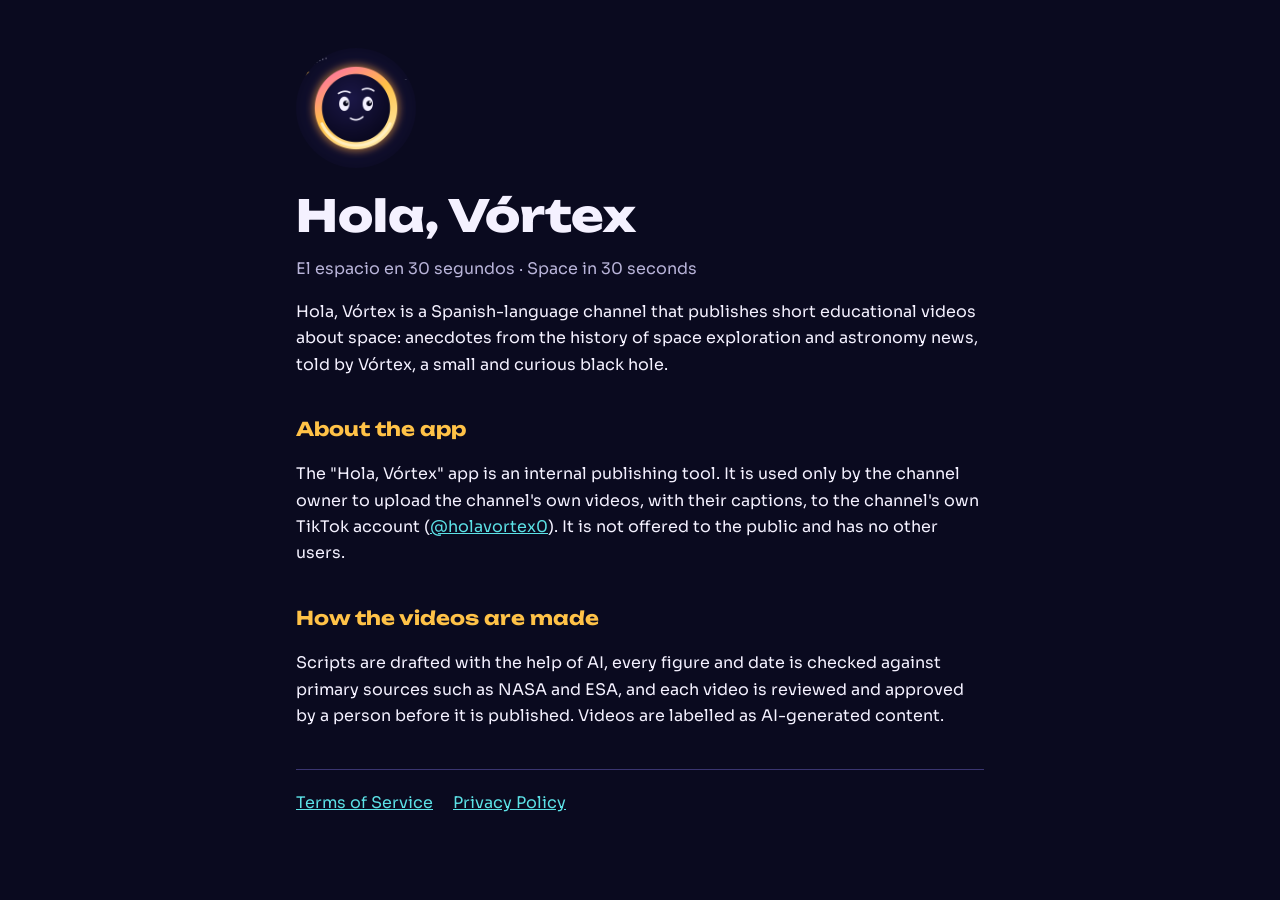
==== index.html @ 9e139061 "Add files via upload" ====
<!doctype html>
<html lang="en">
<head>
<meta charset="utf-8">
<meta name="viewport" content="width=device-width, initial-scale=1">
<title>Hola, Vórtex</title>
<meta name="description" content="Hola, Vórtex: 30-second videos about space, in Spanish.">
<link href="https://fonts.googleapis.com/css2?family=Unbounded:wght@600;800&family=Sora:wght@400;600&display=swap" rel="stylesheet">
<link rel="stylesheet" href="estilo.css">
</head>
<body>
<main>
<img class="avatar" src="avatar.png" alt="Vórtex, a small friendly black hole">
<h1>Hola, Vórtex</h1>
<p class="sub">El espacio en 30 segundos · Space in 30 seconds</p>

<p>Hola, Vórtex is a Spanish-language channel that publishes short educational videos about space: anecdotes from the history of space exploration and astronomy news, told by Vórtex, a small and curious black hole.</p>

<h2>About the app</h2>
<p>The "Hola, Vórtex" app is an internal publishing tool. It is used only by the channel owner to upload the channel's own videos, with their captions, to the channel's own TikTok account (<a href="https://www.tiktok.com/@holavortex0">@holavortex0</a>). It is not offered to the public and has no other users.</p>

<h2>How the videos are made</h2>
<p>Scripts are drafted with the help of AI, every figure and date is checked against primary sources such as NASA and ESA, and each video is reviewed and approved by a person before it is published. Videos are labelled as AI-generated content.</p>

<nav>
<a href="terms.html">Terms of Service</a>
<a href="privacy.html">Privacy Policy</a>
</nav>
</main>
</body>
</html>
---- estilo.css ----
:root{--void:#0A0A1F;--indigo:#1B1747;--amber:#FFC247;--cyan:#5CE1E6;--moon:#F4F1FF;--mute:#B9B4D9}
*{box-sizing:border-box}
body{margin:0;background:var(--void);color:var(--moon);font-family:Sora,system-ui,sans-serif;line-height:1.65}
main{max-width:720px;margin:0 auto;padding:48px 16px 80px}
img.avatar{width:120px;height:120px;border-radius:50%;display:block}
h1{font-family:Unbounded,system-ui,sans-serif;font-weight:800;font-size:clamp(28px,6vw,44px);line-height:1.1;margin:24px 0 8px}
h2{font-family:Unbounded,system-ui,sans-serif;font-size:19px;margin:36px 0 8px;color:var(--amber)}
p,li{color:var(--moon)}
.sub{color:var(--mute)}
a{color:var(--cyan)}
nav{margin-top:40px;padding-top:20px;border-top:1px solid #3A3570;display:flex;gap:20px;flex-wrap:wrap}
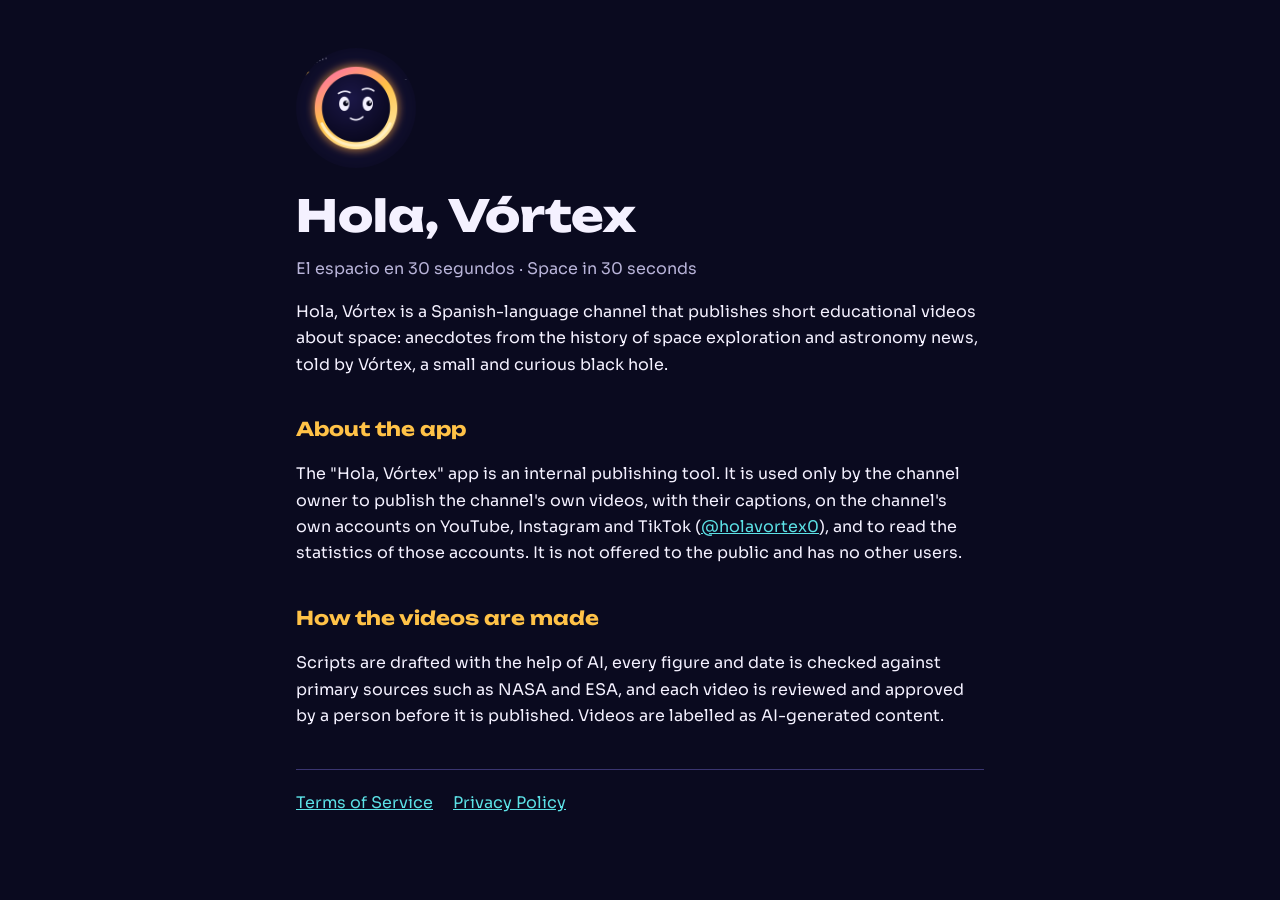
==== commit 041b8c46: "Add files via upload" ====
--- a/index.html
+++ b/index.html
@@ -1,31 +1,31 @@
-<!doctype html>
-<html lang="en">
-<head>
-<meta charset="utf-8">
-<meta name="viewport" content="width=device-width, initial-scale=1">
-<title>Hola, Vórtex</title>
-<meta name="description" content="Hola, Vórtex: 30-second videos about space, in Spanish.">
-<link href="https://fonts.googleapis.com/css2?family=Unbounded:wght@600;800&family=Sora:wght@400;600&display=swap" rel="stylesheet">
-<link rel="stylesheet" href="estilo.css">
-</head>
-<body>
-<main>
-<img class="avatar" src="avatar.png" alt="Vórtex, a small friendly black hole">
-<h1>Hola, Vórtex</h1>
-<p class="sub">El espacio en 30 segundos · Space in 30 seconds</p>
-
-<p>Hola, Vórtex is a Spanish-language channel that publishes short educational videos about space: anecdotes from the history of space exploration and astronomy news, told by Vórtex, a small and curious black hole.</p>
-
-<h2>About the app</h2>
-<p>The "Hola, Vórtex" app is an internal publishing tool. It is used only by the channel owner to upload the channel's own videos, with their captions, to the channel's own TikTok account (<a href="https://www.tiktok.com/@holavortex0">@holavortex0</a>). It is not offered to the public and has no other users.</p>
-
-<h2>How the videos are made</h2>
-<p>Scripts are drafted with the help of AI, every figure and date is checked against primary sources such as NASA and ESA, and each video is reviewed and approved by a person before it is published. Videos are labelled as AI-generated content.</p>
-
-<nav>
-<a href="terms.html">Terms of Service</a>
-<a href="privacy.html">Privacy Policy</a>
-</nav>
-</main>
-</body>
-</html>
+<!doctype html>
+<html lang="en">
+<head>
+<meta charset="utf-8">
+<meta name="viewport" content="width=device-width, initial-scale=1">
+<title>Hola, Vórtex</title>
+<meta name="description" content="Hola, Vórtex: 30-second videos about space, in Spanish.">
+<link href="https://fonts.googleapis.com/css2?family=Unbounded:wght@600;800&family=Sora:wght@400;600&display=swap" rel="stylesheet">
+<link rel="stylesheet" href="estilo.css">
+</head>
+<body>
+<main>
+<img class="avatar" src="avatar.png" alt="Vórtex, a small friendly black hole">
+<h1>Hola, Vórtex</h1>
+<p class="sub">El espacio en 30 segundos · Space in 30 seconds</p>
+
+<p>Hola, Vórtex is a Spanish-language channel that publishes short educational videos about space: anecdotes from the history of space exploration and astronomy news, told by Vórtex, a small and curious black hole.</p>
+
+<h2>About the app</h2>
+<p>The "Hola, Vórtex" app is an internal publishing tool. It is used only by the channel owner to publish the channel's own videos, with their captions, on the channel's own accounts on YouTube, Instagram and TikTok (<a href="https://www.tiktok.com/@holavortex0">@holavortex0</a>), and to read the statistics of those accounts. It is not offered to the public and has no other users.</p>
+
+<h2>How the videos are made</h2>
+<p>Scripts are drafted with the help of AI, every figure and date is checked against primary sources such as NASA and ESA, and each video is reviewed and approved by a person before it is published. Videos are labelled as AI-generated content.</p>
+
+<nav>
+<a href="terms.html">Terms of Service</a>
+<a href="privacy.html">Privacy Policy</a>
+</nav>
+</main>
+</body>
+</html>
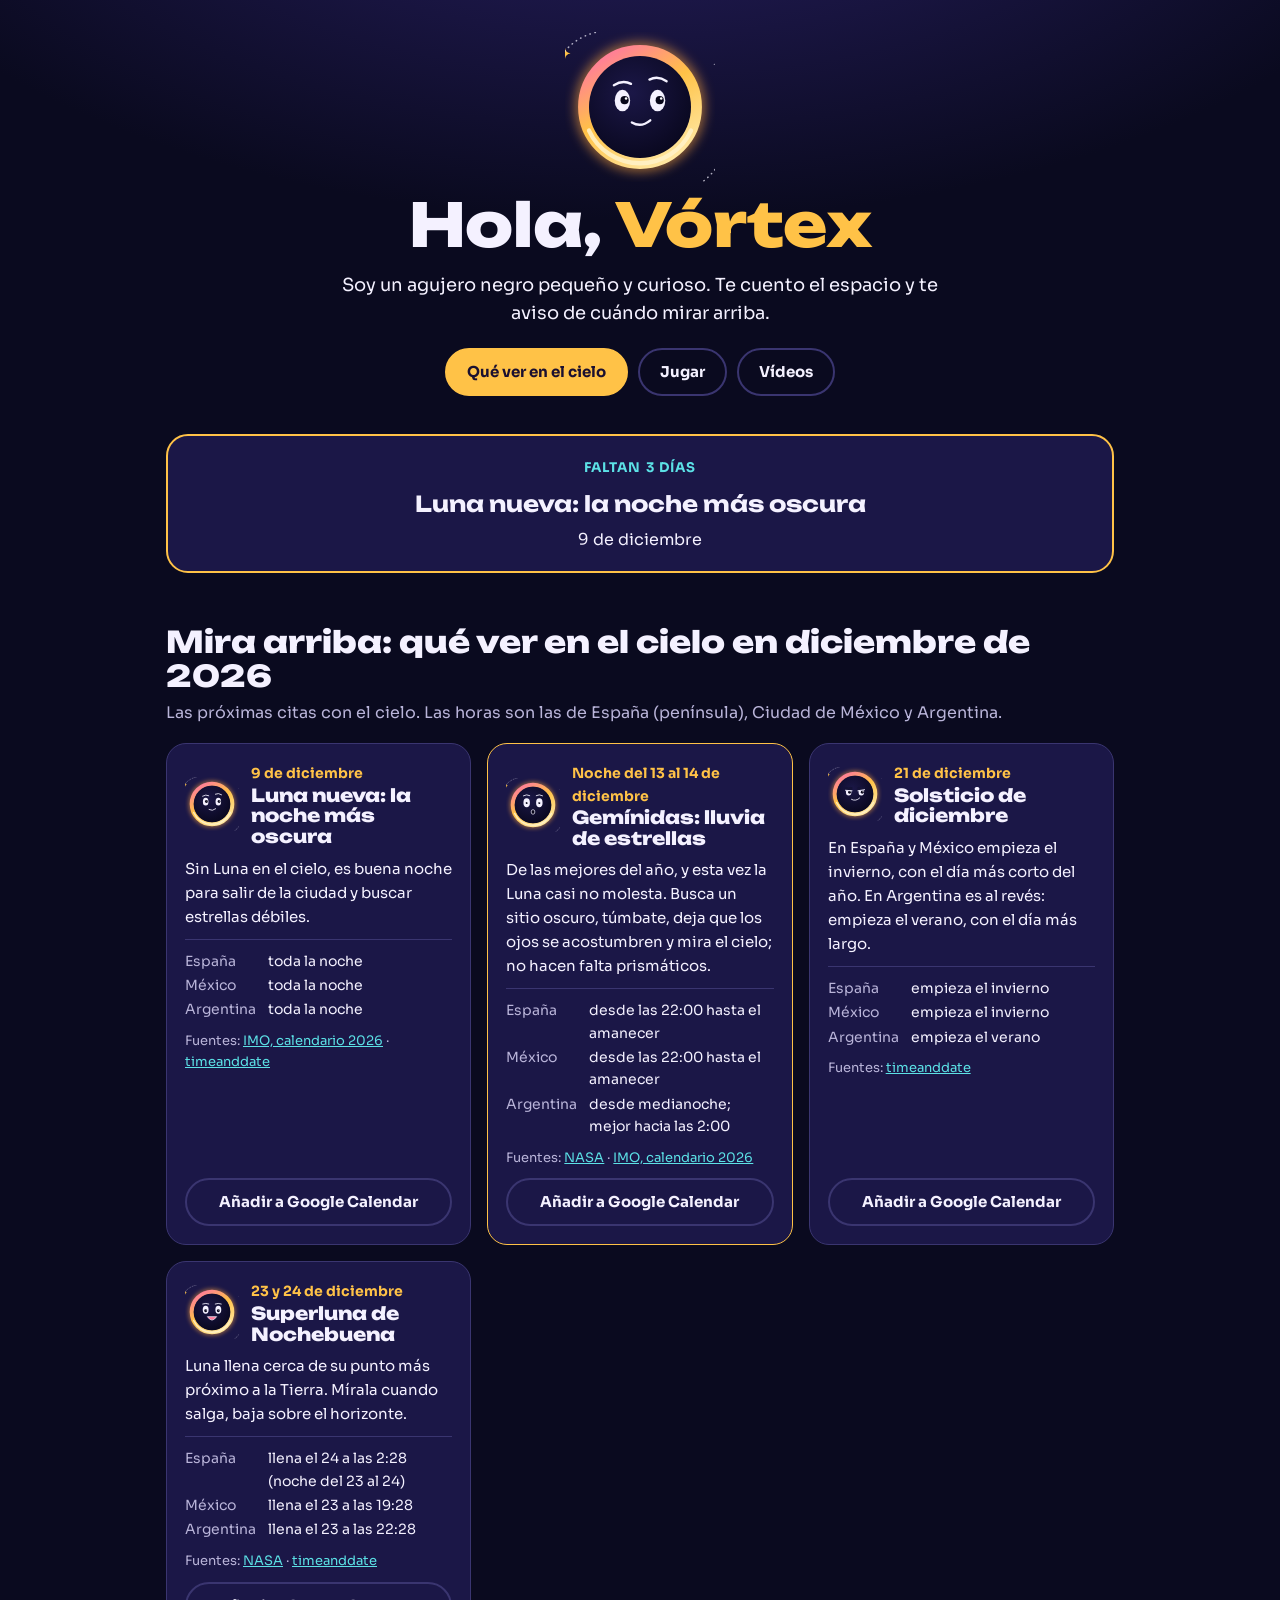
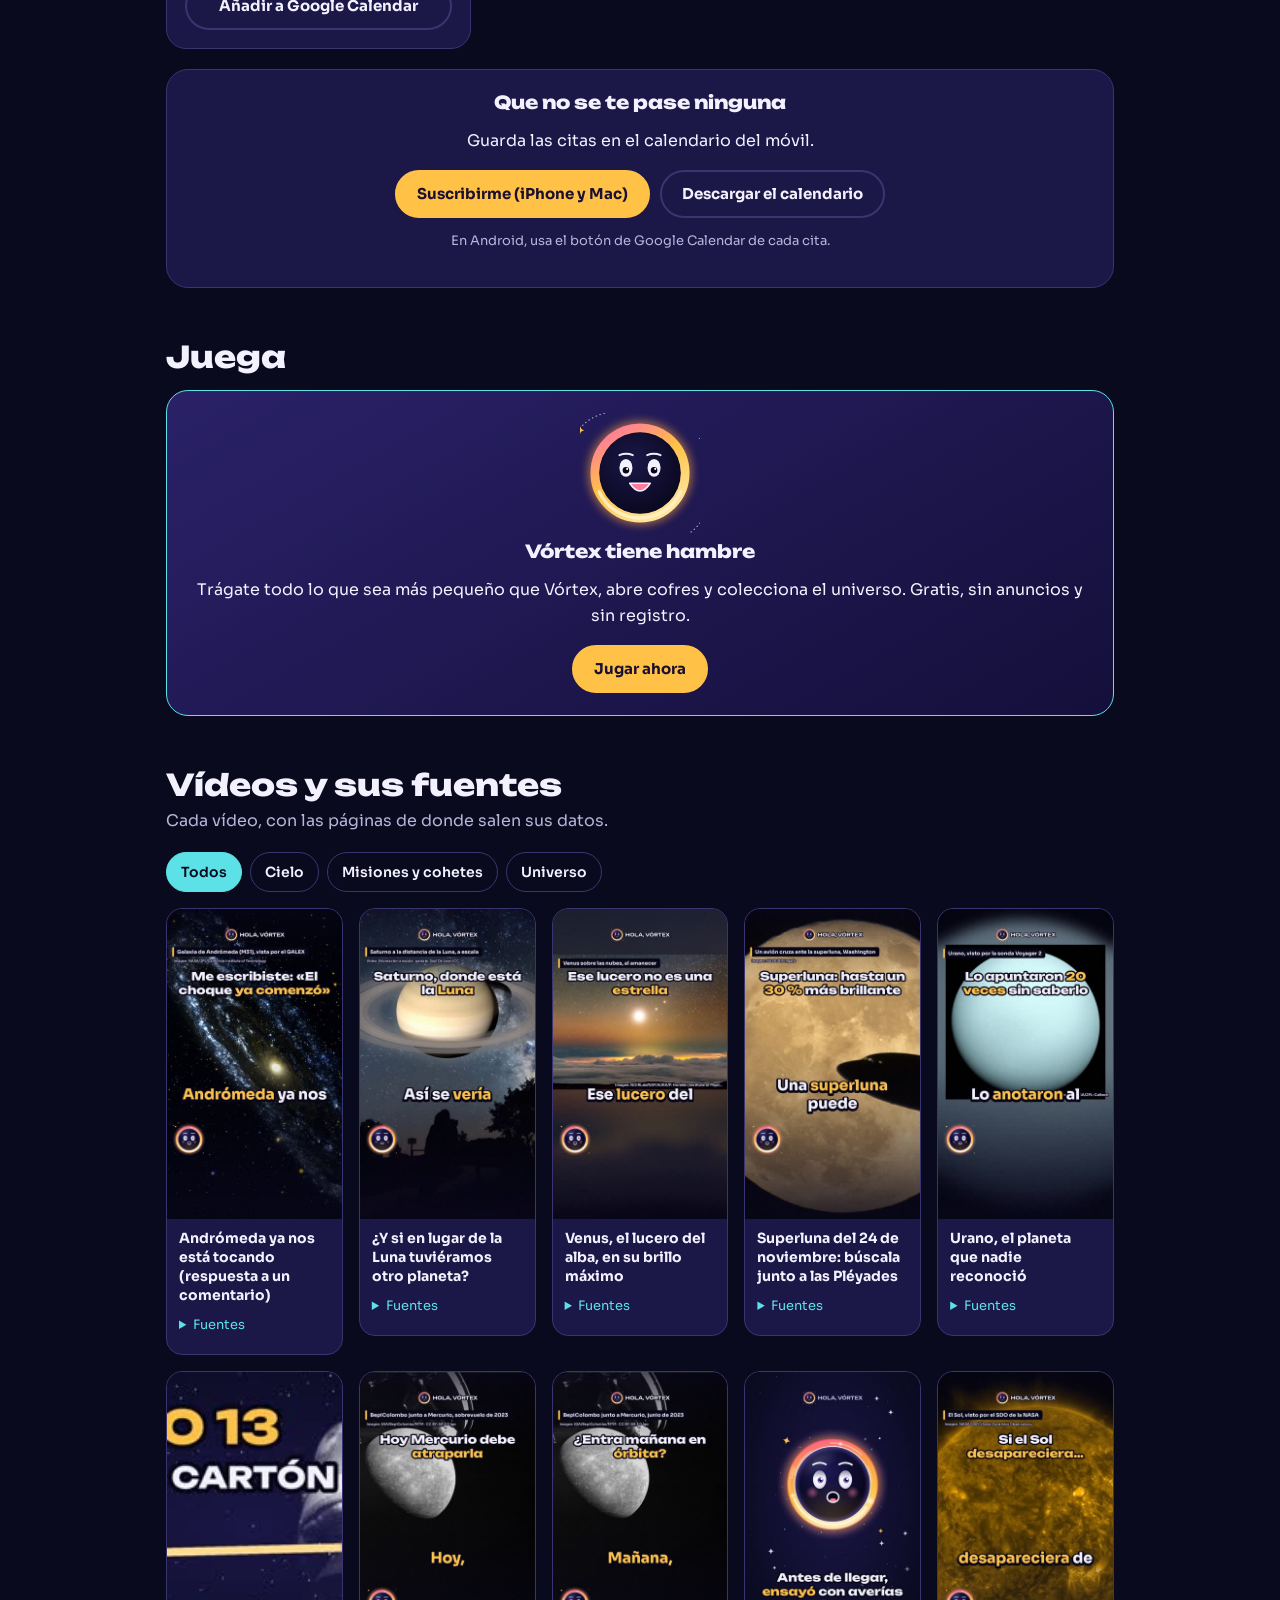
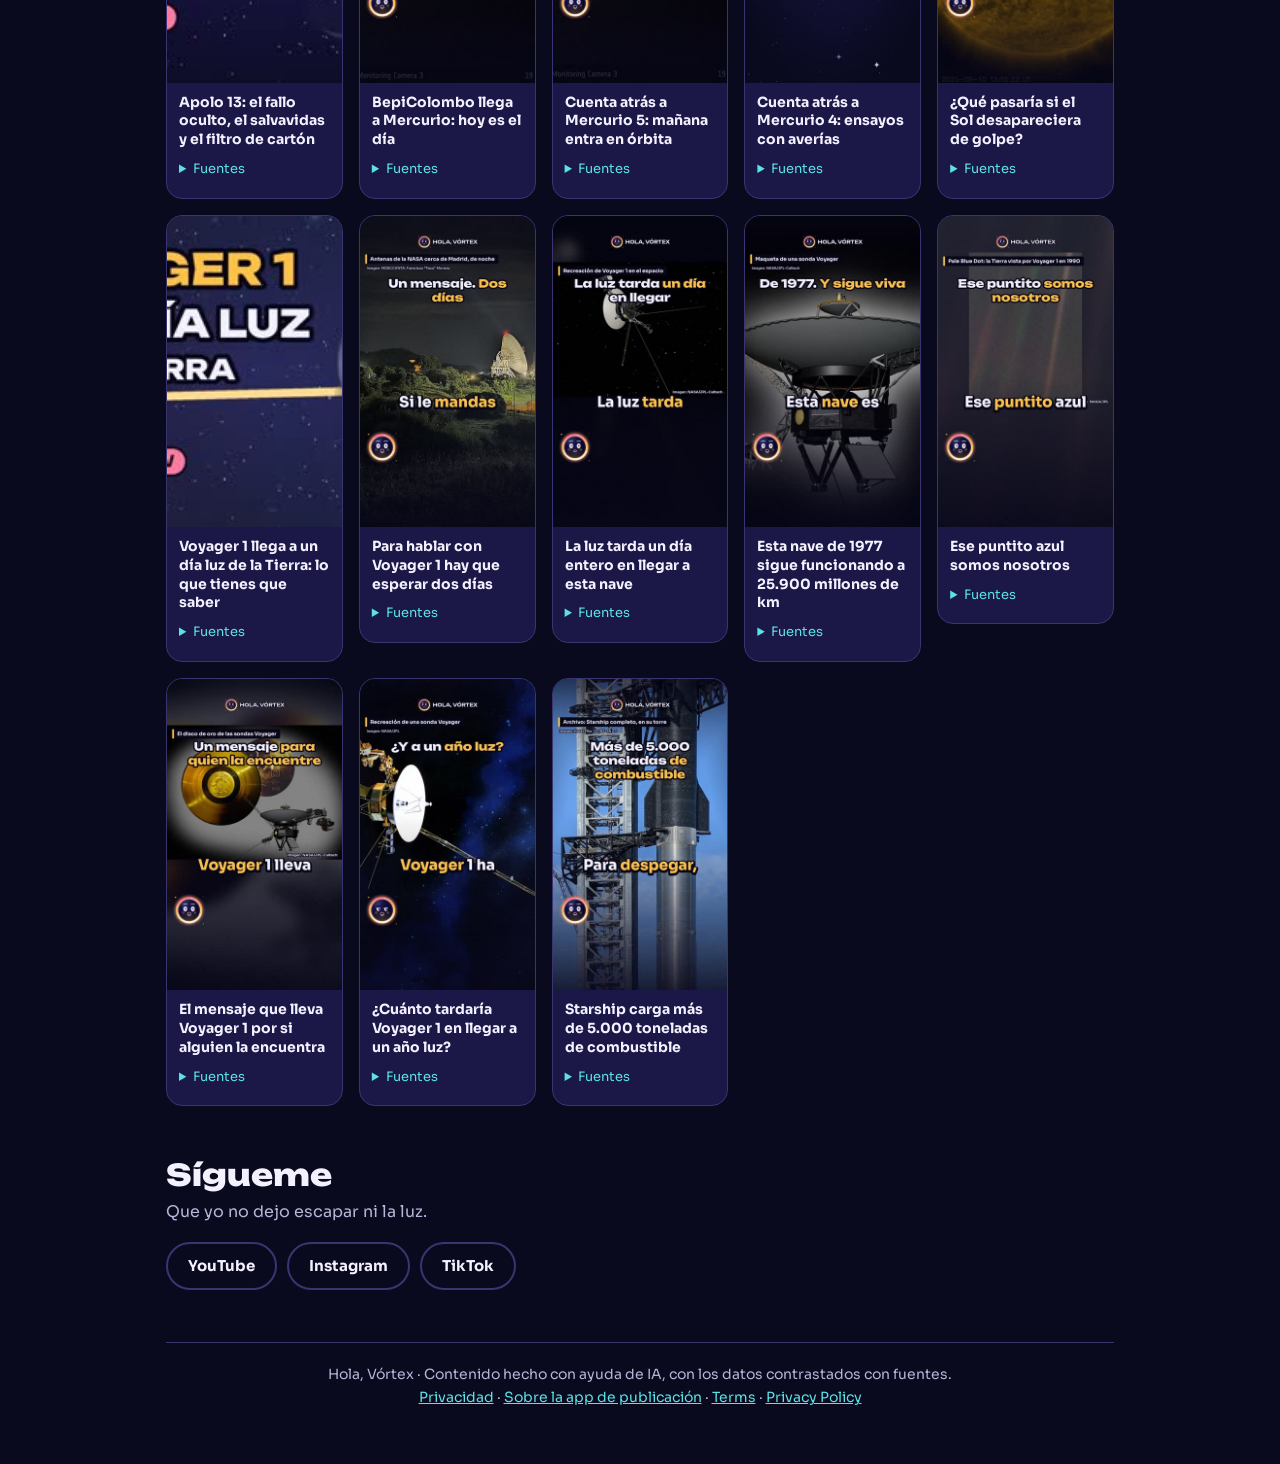
==== commit 71d678cc: "web de Hola, Vórtex" ====
--- a/index.html
+++ b/index.html
@@ -1,31 +1,73 @@
 <!doctype html>
-<html lang="en">
+<html lang="es">
 <head>
 <meta charset="utf-8">
 <meta name="viewport" content="width=device-width, initial-scale=1">
-<title>Hola, Vórtex</title>
-<meta name="description" content="Hola, Vórtex: 30-second videos about space, in Spanish.">
-<link href="https://fonts.googleapis.com/css2?family=Unbounded:wght@600;800&family=Sora:wght@400;600&display=swap" rel="stylesheet">
-<link rel="stylesheet" href="estilo.css">
+<title>Qué ver en el cielo en diciembre de 2026 | Hola, Vórtex</title>
+<meta name="description" content="Lluvias de estrellas, Luna y citas del cielo con horas para España, México y Argentina. Vídeos del espacio y juego gratis.">
+<link rel="canonical" href="https://nikepollito1-tech.github.io/hola-vortex/">
+<meta property="og:type" content="website"><meta property="og:locale" content="es_ES"><meta property="og:site_name" content="Hola, Vórtex"><meta property="og:url" content="https://nikepollito1-tech.github.io/hola-vortex/">
+<meta property="og:title" content="Qué ver en el cielo en diciembre de 2026 | Hola, Vórtex"><meta property="og:description" content="Lluvias de estrellas, Luna y citas del cielo con horas para España, México y Argentina. Vídeos del espacio y juego gratis.">
+<meta property="og:image" content="https://nikepollito1-tech.github.io/hola-vortex/img/compartir.jpg"><meta property="og:image:width" content="1200"><meta property="og:image:height" content="630"><meta name="twitter:card" content="summary_large_image">
+<meta name="theme-color" content="#0A0A1F">
+<link rel="icon" href="img/vortex_curioso.svg">
+<link rel="preconnect" href="https://fonts.googleapis.com"><link href="https://fonts.googleapis.com/css2?family=Unbounded:wght@600;800&family=Sora:wght@400;600;700&display=swap" rel="stylesheet">
+<link rel="stylesheet" href="sitio.css">
+<script type="application/ld+json">{"@context": "https://schema.org", "@graph": [{"@type": "Organization", "@id": "https://nikepollito1-tech.github.io/hola-vortex/#marca", "name": "Hola, Vórtex", "url": "https://nikepollito1-tech.github.io/hola-vortex/", "logo": "https://nikepollito1-tech.github.io/hola-vortex/avatar.png", "sameAs": ["https://www.youtube.com/@holavortex0", "https://www.instagram.com/holavortex0/", "https://www.tiktok.com/@holavortex0"]}, {"@type": "WebSite", "name": "Hola, Vórtex", "url": "https://nikepollito1-tech.github.io/hola-vortex/", "inLanguage": "es", "publisher": {"@id": "https://nikepollito1-tech.github.io/hola-vortex/#marca"}}]}</script>
 </head>
 <body>
 <main>
-<img class="avatar" src="avatar.png" alt="Vórtex, a small friendly black hole">
-<h1>Hola, Vórtex</h1>
-<p class="sub">El espacio en 30 segundos · Space in 30 seconds</p>
+<header>
+<img src="img/vortex_curioso.svg" alt="Vórtex, un agujero negro pequeño y curioso">
+<h1>Hola, <span>Vórtex</span></h1>
+<p>Soy un agujero negro pequeño y curioso. Te cuento el espacio y te aviso de cuándo mirar arriba.</p>
+<div class="botones"><a class="boton si" href="#cielo">Qué ver en el cielo</a><a class="boton" href="juego/">Jugar</a><a class="boton" href="#videos">Vídeos</a></div>
+</header>
+<div class="proxima" id="proxima" hidden><small id="p-falta"></small><b id="p-titulo"></b><span id="p-fecha"></span></div>
 
-<p>Hola, Vórtex is a Spanish-language channel that publishes short educational videos about space: anecdotes from the history of space exploration and astronomy news, told by Vórtex, a small and curious black hole.</p>
+<h2 id="cielo">Mira arriba: qué ver en el cielo en diciembre de 2026</h2>
+<p class="intro">Las próximas citas con el cielo. Las horas son las de España (península), Ciudad de México y Argentina.</p>
+<div class="rejilla"><article class="cita" data-desde="2026-12-09" data-hasta="2026-12-09" data-titulo="Luna nueva: la noche más oscura" data-fecha="9 de diciembre"><div class="cab"><img src="img/vortex_curioso.svg" alt=""><div><time datetime="2026-12-09">9 de diciembre</time><h3><a href="luna-nueva-diciembre-2026.html">Luna nueva: la noche más oscura</a></h3></div></div><p>Sin Luna en el cielo, es buena noche para salir de la ciudad y buscar estrellas débiles.</p><dl><dt>España</dt><dd>toda la noche</dd><dt>México</dt><dd>toda la noche</dd><dt>Argentina</dt><dd>toda la noche</dd></dl><div class="fuentes">Fuentes: <a href="https://www.imo.net/files/meteor-shower/cal2026.pdf" target="_blank" rel="noopener">IMO, calendario 2026</a> · <a href="https://www.timeanddate.com/moon/phases/" target="_blank" rel="noopener">timeanddate</a></div><a class="boton" href="https://calendar.google.com/calendar/render?action=TEMPLATE&amp;text=Luna+nueva%3A+la+noche+m%C3%A1s+oscura&amp;dates=20261209%2F20261210&amp;details=Sin+Luna+en+el+cielo%2C+es+buena+noche+para+salir+de+la+ciudad+y+buscar+estrellas+d%C3%A9biles.%0AEspa%C3%B1a%3A+toda+la+noche+%C2%B7+M%C3%A9xico%3A+toda+la+noche+%C2%B7+Argentina%3A+toda+la+noche%0Ahttps%3A%2F%2Fnikepollito1-tech.github.io%2Fhola-vortex%2F" target="_blank" rel="noopener">Añadir a Google Calendar</a></article><article class="cita destacada" data-desde="2026-12-13" data-hasta="2026-12-14" data-titulo="Gemínidas: lluvia de estrellas" data-fecha="Noche del 13 al 14 de diciembre"><div class="cab"><img src="img/vortex_sorprendido.svg" alt=""><div><time datetime="2026-12-13">Noche del 13 al 14 de diciembre</time><h3><a href="geminidas-2026.html">Gemínidas: lluvia de estrellas</a></h3></div></div><p>De las mejores del año, y esta vez la Luna casi no molesta. Busca un sitio oscuro, túmbate, deja que los ojos se acostumbren y mira el cielo; no hacen falta prismáticos.</p><dl><dt>España</dt><dd>desde las 22:00 hasta el amanecer</dd><dt>México</dt><dd>desde las 22:00 hasta el amanecer</dd><dt>Argentina</dt><dd>desde medianoche; mejor hacia las 2:00</dd></dl><div class="fuentes">Fuentes: <a href="https://science.nasa.gov/solar-system/meteors-meteorites/geminids/" target="_blank" rel="noopener">NASA</a> · <a href="https://www.imo.net/files/meteor-shower/cal2026.pdf" target="_blank" rel="noopener">IMO, calendario 2026</a></div><a class="boton" href="https://calendar.google.com/calendar/render?action=TEMPLATE&amp;text=Gem%C3%ADnidas%3A+lluvia+de+estrellas&amp;dates=20261213%2F20261215&amp;details=De+las+mejores+del+a%C3%B1o%2C+y+esta+vez+la+Luna+casi+no+molesta.+Busca+un+sitio+oscuro%2C+t%C3%BAmbate%2C+deja+que+los+ojos+se+acostumbren+y+mira+el+cielo%3B+no+hacen+falta+prism%C3%A1ticos.%0AEspa%C3%B1a%3A+desde+las+22%3A00+hasta+el+amanecer+%C2%B7+M%C3%A9xico%3A+desde+las+22%3A00+hasta+el+amanecer+%C2%B7+Argentina%3A+desde+medianoche%3B+mejor+hacia+las+2%3A00%0Ahttps%3A%2F%2Fnikepollito1-tech.github.io%2Fhola-vortex%2F" target="_blank" rel="noopener">Añadir a Google Calendar</a></article><article class="cita" data-desde="2026-12-21" data-hasta="2026-12-21" data-titulo="Solsticio de diciembre" data-fecha="21 de diciembre"><div class="cab"><img src="img/vortex_picaro.svg" alt=""><div><time datetime="2026-12-21">21 de diciembre</time><h3><a href="solsticio-diciembre-2026.html">Solsticio de diciembre</a></h3></div></div><p>En España y México empieza el invierno, con el día más corto del año. En Argentina es al revés: empieza el verano, con el día más largo.</p><dl><dt>España</dt><dd>empieza el invierno</dd><dt>México</dt><dd>empieza el invierno</dd><dt>Argentina</dt><dd>empieza el verano</dd></dl><div class="fuentes">Fuentes: <a href="https://www.timeanddate.com/holidays/seasons/december-solstice" target="_blank" rel="noopener">timeanddate</a></div><a class="boton" href="https://calendar.google.com/calendar/render?action=TEMPLATE&amp;text=Solsticio+de+diciembre&amp;dates=20261221%2F20261222&amp;details=En+Espa%C3%B1a+y+M%C3%A9xico+empieza+el+invierno%2C+con+el+d%C3%ADa+m%C3%A1s+corto+del+a%C3%B1o.+En+Argentina+es+al+rev%C3%A9s%3A+empieza+el+verano%2C+con+el+d%C3%ADa+m%C3%A1s+largo.%0AEspa%C3%B1a%3A+empieza+el+invierno+%C2%B7+M%C3%A9xico%3A+empieza+el+invierno+%C2%B7+Argentina%3A+empieza+el+verano%0Ahttps%3A%2F%2Fnikepollito1-tech.github.io%2Fhola-vortex%2F" target="_blank" rel="noopener">Añadir a Google Calendar</a></article><article class="cita" data-desde="2026-12-23" data-hasta="2026-12-24" data-titulo="Superluna de Nochebuena" data-fecha="23 y 24 de diciembre"><div class="cab"><img src="img/vortex_hambriento.svg" alt=""><div><time datetime="2026-12-23">23 y 24 de diciembre</time><h3><a href="superluna-diciembre-2026.html">Superluna de Nochebuena</a></h3></div></div><p>Luna llena cerca de su punto más próximo a la Tierra. Mírala cuando salga, baja sobre el horizonte.</p><dl><dt>España</dt><dd>llena el 24 a las 2:28 (noche del 23 al 24)</dd><dt>México</dt><dd>llena el 23 a las 19:28</dd><dt>Argentina</dt><dd>llena el 23 a las 22:28</dd></dl><div class="fuentes">Fuentes: <a href="https://science.nasa.gov/?p=142093" target="_blank" rel="noopener">NASA</a> · <a href="https://www.timeanddate.com/moon/phases/" target="_blank" rel="noopener">timeanddate</a></div><a class="boton" href="https://calendar.google.com/calendar/render?action=TEMPLATE&amp;text=Superluna+de+Nochebuena&amp;dates=20261223%2F20261225&amp;details=Luna+llena+cerca+de+su+punto+m%C3%A1s+pr%C3%B3ximo+a+la+Tierra.+M%C3%ADrala+cuando+salga%2C+baja+sobre+el+horizonte.%0AEspa%C3%B1a%3A+llena+el+24+a+las+2%3A28+%28noche+del+23+al+24%29+%C2%B7+M%C3%A9xico%3A+llena+el+23+a+las+19%3A28+%C2%B7+Argentina%3A+llena+el+23+a+las+22%3A28%0Ahttps%3A%2F%2Fnikepollito1-tech.github.io%2Fhola-vortex%2F" target="_blank" rel="noopener">Añadir a Google Calendar</a></article></div>
+<p class="intro" id="sin-citas" hidden>Estoy preparando las próximas citas.</p>
+<div class="caja-cal"><h3>Que no se te pase ninguna</h3><p>Guarda las citas en el calendario del móvil.</p>
+<div class="botones"><a class="boton si" href="webcal://nikepollito1-tech.github.io/hola-vortex/cielo.ics">Suscribirme (iPhone y Mac)</a><a class="boton" href="cielo.ics" download>Descargar el calendario</a></div>
+<p class="fuentes">En Android, usa el botón de Google Calendar de cada cita.</p></div>
 
-<h2>About the app</h2>
-<p>The "Hola, Vórtex" app is an internal publishing tool. It is used only by the channel owner to publish the channel's own videos, with their captions, on the channel's own accounts on YouTube, Instagram and TikTok (<a href="https://www.tiktok.com/@holavortex0">@holavortex0</a>), and to read the statistics of those accounts. It is not offered to the public and has no other users.</p>
+<h2 id="juego">Juega</h2>
+<div class="juego"><img src="img/vortex_hambriento.svg" alt=""><h3>Vórtex tiene hambre</h3>
+<p>Trágate todo lo que sea más pequeño que Vórtex, abre cofres y colecciona el universo. Gratis, sin anuncios y sin registro.</p>
+<div class="botones"><a class="boton si" href="juego/">Jugar ahora</a></div></div>
 
-<h2>How the videos are made</h2>
-<p>Scripts are drafted with the help of AI, every figure and date is checked against primary sources such as NASA and ESA, and each video is reviewed and approved by a person before it is published. Videos are labelled as AI-generated content.</p>
+<h2 id="videos">Vídeos y sus fuentes</h2>
+<p class="intro">Cada vídeo, con las páginas de donde salen sus datos.</p>
+<div class="filtros"><button type="button" aria-pressed="true" data-f="Todos">Todos</button><button type="button" aria-pressed="false" data-f="Cielo">Cielo</button><button type="button" aria-pressed="false" data-f="Misiones y cohetes">Misiones y cohetes</button><button type="button" aria-pressed="false" data-f="Universo">Universo</button></div>
+<div class="videos"><article class="video" data-tema="Universo"><a href="https://www.youtube.com/shorts/x45qqlBt1VA" target="_blank" rel="noopener"><img src="portadas/x45qqlBt1VA.jpg" alt="Ver el vídeo: Andrómeda ya nos está tocando (respuesta a un comentario)" loading="lazy" width="360" height="640"></a><div><b>Andrómeda ya nos está tocando (respuesta a un comentario)</b><details><summary>Fuentes</summary><ul><li><a href="https://science.nasa.gov/missions/hubble/hubble-maps-giant-halo-around-andromeda-galaxy/" target="_blank" rel="noopener">science.nasa.gov</a></li><li><a href="https://science.nd.edu/news/galactic-halos-touching-comprehensive-map-of-andromeda-halo-shows" target="_blank" rel="noopener">science.nd.edu</a></li><li><a href="https://esahubble.org/images/opo2046a/" target="_blank" rel="noopener">esahubble.org</a></li><li><a href="https://esahubble.org/news/heic2508/" target="_blank" rel="noopener">esahubble.org</a></li></ul></details></div></article><article class="video" data-tema="Cielo"><a href="https://www.youtube.com/shorts/bPjAvJYPWN8" target="_blank" rel="noopener"><img src="portadas/bPjAvJYPWN8.jpg" alt="Ver el vídeo: ¿Y si en lugar de la Luna tuviéramos otro planeta?" loading="lazy" width="360" height="640"></a><div><b>¿Y si en lugar de la Luna tuviéramos otro planeta?</b><details><summary>Fuentes</summary><ul><li><a href="https://nssdc.gsfc.nasa.gov/planetary/factsheet/" target="_blank" rel="noopener">nssdc.gsfc.nasa.gov</a></li><li><a href="https://nssdc.gsfc.nasa.gov/planetary/factsheet/moonfact.html" target="_blank" rel="noopener">nssdc.gsfc.nasa.gov</a></li><li><a href="https://nssdc.gsfc.nasa.gov/planetary/factsheet/satringfact.html" target="_blank" rel="noopener">nssdc.gsfc.nasa.gov</a></li></ul></details></div></article><article class="video" data-tema="Cielo"><a href="https://www.youtube.com/shorts/3zC6SDOyMSM" target="_blank" rel="noopener"><img src="portadas/3zC6SDOyMSM.jpg" alt="Ver el vídeo: Venus, el lucero del alba, en su brillo máximo" loading="lazy" width="360" height="640"></a><div><b>Venus, el lucero del alba, en su brillo máximo</b><details><summary>Fuentes</summary><ul><li><a href="https://science.nasa.gov/venus/venus-facts/" target="_blank" rel="noopener">science.nasa.gov</a></li><li><a href="https://nssdc.gsfc.nasa.gov/planetary/factsheet/venusfact.html" target="_blank" rel="noopener">nssdc.gsfc.nasa.gov</a></li><li><a href="https://earthsky.org/astronomy-essentials/venus-brightest-greatest-brilliancy-greatest-illuminated-extent-2/" target="_blank" rel="noopener">earthsky.org</a></li><li><a href="https://www.sterngucker.de/en/planets/venus/" target="_blank" rel="noopener">sterngucker.de</a></li><li><a href="https://whenthecurveslineup.com/2026/10/30/2026-november-6-29-watch-venus-loop-past-spica-before-sunrise/" target="_blank" rel="noopener">whenthecurveslineup.com</a></li></ul></details></div></article><article class="video" data-tema="Cielo"><a href="https://www.youtube.com/shorts/ouI0ZCGG42A" target="_blank" rel="noopener"><img src="portadas/ouI0ZCGG42A.jpg" alt="Ver el vídeo: Superluna del 24 de noviembre: búscala junto a las Pléyades" loading="lazy" width="360" height="640"></a><div><b>Superluna del 24 de noviembre: búscala junto a las Pléyades</b><details><summary>Fuentes</summary><ul><li><a href="https://science.nasa.gov/moon/supermoons/" target="_blank" rel="noopener">science.nasa.gov</a></li><li><a href="https://starwalk.space/en/news/full-moon-november" target="_blank" rel="noopener">starwalk.space</a></li><li><a href="https://www.nationalgeographic.com/science/article/november-2026-supermoon" target="_blank" rel="noopener">nationalgeographic.com</a></li><li><a href="https://www.space.com/stargazing/november-full-moon-2026-when-where-and-how-to-see-the-beaver-moon" target="_blank" rel="noopener">space.com</a></li><li><a href="https://earthsky.org/moon-phases/november-full-moon/" target="_blank" rel="noopener">earthsky.org</a></li></ul></details></div></article><article class="video" data-tema="Universo"><a href="https://www.youtube.com/shorts/sqrBPGQGMb0" target="_blank" rel="noopener"><img src="portadas/sqrBPGQGMb0.jpg" alt="Ver el vídeo: Urano, el planeta que nadie reconoció" loading="lazy" width="360" height="640"></a><div><b>Urano, el planeta que nadie reconoció</b><details><summary>Fuentes</summary><ul><li><a href="https://www.universetoday.com/articles/feast-your-eyes-on-uranus-at-opposition-this-thanksgiving-2026" target="_blank" rel="noopener">universetoday.com</a></li></ul></details></div></article><article class="video" data-tema="Misiones y cohetes"><a href="https://youtu.be/RPnl6T-jzGE" target="_blank" rel="noopener"><img src="portadas/RPnl6T-jzGE.jpg" alt="Ver el vídeo: Apolo 13: el fallo oculto, el salvavidas y el filtro de cartón" loading="lazy" width="360" height="640"></a><div><b>Apolo 13: el fallo oculto, el salvavidas y el filtro de cartón</b><details><summary>Fuentes</summary><ul><li><a href="https://www.nasa.gov/missions/apollo/apollo-13-mission-details/" target="_blank" rel="noopener">nasa.gov</a></li><li><a href="https://nssdc.gsfc.nasa.gov/planetary/lunar/ap13acc.html" target="_blank" rel="noopener">nssdc.gsfc.nasa.gov</a></li><li><a href="https://nssdc.gsfc.nasa.gov/planetary/lunar/ap13chrono.html" target="_blank" rel="noopener">nssdc.gsfc.nasa.gov</a></li><li><a href="https://commons.wikimedia.org/wiki/File:Apollo13-wehaveaproblem_edit_1.ogg" target="_blank" rel="noopener">commons.wikimedia.org</a></li></ul></details></div></article><article class="video" data-tema="Misiones y cohetes"><a href="https://www.youtube.com/shorts/uZ2y49E2bK0" target="_blank" rel="noopener"><img src="portadas/uZ2y49E2bK0.jpg" alt="Ver el vídeo: BepiColombo llega a Mercurio: hoy es el día" loading="lazy" width="360" height="640"></a><div><b>BepiColombo llega a Mercurio: hoy es el día</b><details><summary>Fuentes</summary><ul><li><a href="https://www.esa.int/Science_Exploration/Space_Science/BepiColombo/Latest_updates_BepiColombo_s_arrival_at_Mercury" target="_blank" rel="noopener">esa.int</a></li><li><a href="https://www.esa.int/Science_Exploration/Space_Science/BepiColombo/BepiColombo_begins_Mercury_arrival_with_MTM_separation_success" target="_blank" rel="noopener">esa.int</a></li></ul></details></div></article><article class="video" data-tema="Misiones y cohetes"><a href="https://www.youtube.com/shorts/FPNnLdZRItY" target="_blank" rel="noopener"><img src="portadas/FPNnLdZRItY.jpg" alt="Ver el vídeo: Cuenta atrás a Mercurio 5: mañana entra en órbita" loading="lazy" width="360" height="640"></a><div><b>Cuenta atrás a Mercurio 5: mañana entra en órbita</b><details><summary>Fuentes</summary><ul><li><a href="https://www.esa.int/Science_Exploration/Space_Science/BepiColombo/Latest_updates_BepiColombo_s_arrival_at_Mercury" target="_blank" rel="noopener">esa.int</a></li></ul></details></div></article><article class="video" data-tema="Misiones y cohetes"><a href="https://www.youtube.com/shorts/CiQq1ZDvapc" target="_blank" rel="noopener"><img src="portadas/CiQq1ZDvapc.jpg" alt="Ver el vídeo: Cuenta atrás a Mercurio 4: ensayos con averías" loading="lazy" width="360" height="640"></a><div><b>Cuenta atrás a Mercurio 4: ensayos con averías</b><details><summary>Fuentes</summary><ul><li><a href="https://www.esa.int/Science_Exploration/Space_Science/BepiColombo/Latest_updates_BepiColombo_s_arrival_at_Mercury" target="_blank" rel="noopener">esa.int</a></li></ul></details></div></article><article class="video" data-tema="Universo"><a href="https://www.youtube.com/shorts/v7t8AUDfExs" target="_blank" rel="noopener"><img src="portadas/v7t8AUDfExs.jpg" alt="Ver el vídeo: ¿Qué pasaría si el Sol desapareciera de golpe?" loading="lazy" width="360" height="640"></a><div><b>¿Qué pasaría si el Sol desapareciera de golpe?</b><details><summary>Fuentes</summary><ul><li><a href="https://science.nasa.gov/earth/facts/" target="_blank" rel="noopener">science.nasa.gov</a></li><li><a href="https://ligo.org/science-summaries/GW170817GRB/" target="_blank" rel="noopener">ligo.org</a></li><li><a href="https://science.nasa.gov/moon/moonlight/" target="_blank" rel="noopener">science.nasa.gov</a></li><li><a href="https://science.nasa.gov/mission/voyager/voyager-1/voyager-1-what-is-a-light-day/" target="_blank" rel="noopener">science.nasa.gov</a></li><li><a href="https://www.astronomy.com/science/if-the-sun-suddenly-disappeared-it-would-take-about-eight-minutes-for-earth-to-become-dark-due-to-the-speed-of-light-how-long-would-it-take-to-feel-the-absence-of-the-suns-gravity/" target="_blank" rel="noopener">astronomy.com</a></li></ul></details></div></article><article class="video" data-tema="Misiones y cohetes"><a href="https://youtu.be/IX63w2TN9uo" target="_blank" rel="noopener"><img src="portadas/IX63w2TN9uo.jpg" alt="Ver el vídeo: Voyager 1 llega a un día luz de la Tierra: lo que tienes que saber" loading="lazy" width="360" height="640"></a><div><b>Voyager 1 llega a un día luz de la Tierra: lo que tienes que saber</b><details><summary>Fuentes</summary><ul><li><a href="https://science.nasa.gov/mission/voyager/voyager-1/voyager-1-what-is-a-light-day/" target="_blank" rel="noopener">science.nasa.gov</a></li><li><a href="https://science.nasa.gov/mission/voyager/voyager-1/" target="_blank" rel="noopener">science.nasa.gov</a></li><li><a href="https://www.sciencedaily.com/releases/2026/11/261103003152.htm" target="_blank" rel="noopener">sciencedaily.com</a></li><li><a href="https://science.nasa.gov/blogs/voyager/2026/10/29/nasas-voyager-1-conserves-power-resolves-brief-communications-pause/" target="_blank" rel="noopener">science.nasa.gov</a></li><li><a href="https://science.nasa.gov/mission/voyager/golden-record-contents/" target="_blank" rel="noopener">science.nasa.gov</a></li></ul></details></div></article><article class="video" data-tema="Misiones y cohetes"><a href="https://www.youtube.com/shorts/_IMA0rr1TD4" target="_blank" rel="noopener"><img src="portadas/_IMA0rr1TD4.jpg" alt="Ver el vídeo: Para hablar con Voyager 1 hay que esperar dos días" loading="lazy" width="360" height="640"></a><div><b>Para hablar con Voyager 1 hay que esperar dos días</b><details><summary>Fuentes</summary><ul><li><a href="https://www.sciencedaily.com/releases/2026/11/261103003152.htm" target="_blank" rel="noopener">sciencedaily.com</a></li><li><a href="https://www.nasa.gov/directorates/heo/scan/services/networks/deep_space_network/about" target="_blank" rel="noopener">nasa.gov</a></li></ul></details></div></article><article class="video" data-tema="Misiones y cohetes"><a href="https://www.youtube.com/shorts/_xIzo4X1-K4" target="_blank" rel="noopener"><img src="portadas/_xIzo4X1-K4.jpg" alt="Ver el vídeo: La luz tarda un día entero en llegar a esta nave" loading="lazy" width="360" height="640"></a><div><b>La luz tarda un día entero en llegar a esta nave</b><details><summary>Fuentes</summary><ul><li><a href="https://science.nasa.gov/mission/voyager/voyager-1/voyager-1-what-is-a-light-day/" target="_blank" rel="noopener">science.nasa.gov</a></li><li><a href="https://earthsky.org/space/voyager-1-1-light-day-from-earth-november-17-18-2026/" target="_blank" rel="noopener">earthsky.org</a></li></ul></details></div></article><article class="video" data-tema="Misiones y cohetes"><a href="https://www.youtube.com/shorts/_xTWxLP7SwE" target="_blank" rel="noopener"><img src="portadas/_xTWxLP7SwE.jpg" alt="Ver el vídeo: Esta nave de 1977 sigue funcionando a 25.900 millones de km" loading="lazy" width="360" height="640"></a><div><b>Esta nave de 1977 sigue funcionando a 25.900 millones de km</b><details><summary>Fuentes</summary><ul><li><a href="https://www.sciencedaily.com/releases/2026/11/261103003152.htm" target="_blank" rel="noopener">sciencedaily.com</a></li><li><a href="https://earthsky.org/space/voyager-1-1-light-day-from-earth-november-17-18-2026/" target="_blank" rel="noopener">earthsky.org</a></li></ul></details></div></article><article class="video" data-tema="Universo"><a href="https://www.youtube.com/shorts/fG4CGZCn77k" target="_blank" rel="noopener"><img src="portadas/fG4CGZCn77k.jpg" alt="Ver el vídeo: Ese puntito azul somos nosotros" loading="lazy" width="360" height="640"></a><div><b>Ese puntito azul somos nosotros</b><details><summary>Fuentes</summary><ul><li><a href="https://science.nasa.gov/mission/voyager/voyager-1s-pale-blue-dot/" target="_blank" rel="noopener">science.nasa.gov</a></li><li><a href="https://science.nasa.gov/mission/voyager/voyager-1/voyager-1-what-is-a-light-day/" target="_blank" rel="noopener">science.nasa.gov</a></li></ul></details></div></article><article class="video" data-tema="Misiones y cohetes"><a href="https://www.youtube.com/shorts/zq4oDwL04-c" target="_blank" rel="noopener"><img src="portadas/zq4oDwL04-c.jpg" alt="Ver el vídeo: El mensaje que lleva Voyager 1 por si alguien la encuentra" loading="lazy" width="360" height="640"></a><div><b>El mensaje que lleva Voyager 1 por si alguien la encuentra</b><details><summary>Fuentes</summary><ul><li><a href="https://science.nasa.gov/mission/voyager/golden-record-contents/" target="_blank" rel="noopener">science.nasa.gov</a></li><li><a href="https://science.nasa.gov/mission/voyager/voyager-1/voyager-1-what-is-a-light-day/" target="_blank" rel="noopener">science.nasa.gov</a></li></ul></details></div></article><article class="video" data-tema="Misiones y cohetes"><a href="https://www.youtube.com/shorts/aeMgvxwxdEE" target="_blank" rel="noopener"><img src="portadas/aeMgvxwxdEE.jpg" alt="Ver el vídeo: ¿Cuánto tardaría Voyager 1 en llegar a un año luz?" loading="lazy" width="360" height="640"></a><div><b>¿Cuánto tardaría Voyager 1 en llegar a un año luz?</b><details><summary>Fuentes</summary><ul><li><a href="https://science.nasa.gov/mission/voyager/voyager-1/voyager-1-what-is-a-light-day/" target="_blank" rel="noopener">science.nasa.gov</a></li></ul></details></div></article><article class="video" data-tema="Misiones y cohetes"><a href="https://www.youtube.com/shorts/dNYTvf6WgDQ" target="_blank" rel="noopener"><img src="portadas/dNYTvf6WgDQ.jpg" alt="Ver el vídeo: Starship carga más de 5.000 toneladas de combustible" loading="lazy" width="360" height="640"></a><div><b>Starship carga más de 5.000 toneladas de combustible</b><details><summary>Fuentes</summary><ul><li><a href="https://www.space.com/news/live/spacex-starship-flight-15-live-updates-nov-14-2026-starship-first-double-landing-attempt" target="_blank" rel="noopener">space.com</a></li></ul></details></div></article></div>
 
-<nav>
-<a href="terms.html">Terms of Service</a>
-<a href="privacy.html">Privacy Policy</a>
-</nav>
+<h2>Sígueme</h2>
+<p class="intro">Que yo no dejo escapar ni la luz.</p>
+<div class="botones" style="justify-content:flex-start"><a class="boton" href="https://www.youtube.com/@holavortex0" target="_blank" rel="noopener">YouTube</a><a class="boton" href="https://www.instagram.com/holavortex0/" target="_blank" rel="noopener">Instagram</a><a class="boton" href="https://www.tiktok.com/@holavortex0" target="_blank" rel="noopener">TikTok</a></div>
+<footer>Hola, Vórtex · Contenido hecho con ayuda de IA, con los datos contrastados con fuentes.<br>
+<a href="privacidad-web.html">Privacidad</a> · <a href="app.html">Sobre la app de publicación</a> · <a href="terms.html">Terms</a> · <a href="privacy.html">Privacy Policy</a></footer>
+<script>
+(function(){
+  var d=new Date(), hoy=new Date(d.getTime()-d.getTimezoneOffset()*60000).toISOString().slice(0,10);
+  var vivas=[].filter.call(document.querySelectorAll(".cita"),function(c){ c.hidden=c.dataset.hasta<hoy; return !c.hidden; });
+  document.getElementById("sin-citas").hidden=vivas.length>0;
+  var p=vivas[0];
+  if(p){
+    var n=Math.round((Date.parse(p.dataset.desde)-Date.parse(hoy))/86400000);
+    document.getElementById("p-falta").textContent=n<=0?"Es ahora":n===1?"Mañana":"Faltan "+n+" días";
+    document.getElementById("p-titulo").textContent=p.dataset.titulo;
+    document.getElementById("p-fecha").textContent=p.dataset.fecha;
+    document.getElementById("proxima").hidden=false;
+  }
+  var bs=document.querySelectorAll(".filtros button");
+  bs.forEach(function(b){ b.addEventListener("click",function(){
+    bs.forEach(function(x){ x.setAttribute("aria-pressed",x===b); });
+    document.querySelectorAll(".video").forEach(function(v){ v.hidden=b.dataset.f!=="Todos"&&v.dataset.tema!==b.dataset.f; });
+  }); });
+})();
+</script>
 </main>
 </body>
 </html>
--- a/sitio.css
+++ b/sitio.css
@@ -0,0 +1,58 @@
+:root{--void:#0A0A1F;--indigo:#1B1747;--amber:#FFC247;--cyan:#5CE1E6;--moon:#F4F1FF;--mute:#B9B4D9;--line:#3A3570}
+*{box-sizing:border-box}
+html{scroll-behavior:smooth}
+body{margin:0;background:radial-gradient(1200px 600px at 50% -200px,#2A2168 0,var(--void) 70%) no-repeat,var(--void);color:var(--moon);font-family:Sora,system-ui,sans-serif;line-height:1.6}
+main{max-width:980px;margin:0 auto;padding:0 16px 56px}
+a{color:var(--cyan)}
+h1,h2,h3{font-family:Unbounded,system-ui,sans-serif;font-weight:800;line-height:1.15;margin:0}
+h1{font-size:clamp(34px,9vw,60px)}h1 span{color:var(--amber)}
+h2{font-size:clamp(22px,5vw,30px);margin:52px 0 6px}
+h3{font-size:18px}
+.intro{color:var(--mute);margin:6px 0 18px}
+header{text-align:center;padding:32px 0 8px}
+header img{width:150px;height:150px}
+header p{font-size:18px;max-width:34em;margin:12px auto 20px}
+.botones{display:flex;flex-wrap:wrap;gap:10px;justify-content:center}
+.boton{display:inline-flex;align-items:center;min-height:48px;padding:10px 20px;border-radius:999px;border:2px solid var(--line);color:var(--moon);text-decoration:none;font-weight:700;font-size:15px}
+.boton.si{background:var(--amber);border-color:var(--amber);color:#1B1030}
+.boton:hover{border-color:var(--cyan)}
+.proxima{margin-top:30px;border:2px solid var(--amber);border-radius:22px;background:var(--indigo);padding:18px 20px;text-align:center}
+.proxima small{color:var(--cyan);font-weight:700;letter-spacing:.08em;text-transform:uppercase}
+.proxima b{display:block;font-family:Unbounded,system-ui,sans-serif;font-size:22px;margin:6px 0}
+.rejilla{display:grid;grid-template-columns:repeat(auto-fit,minmax(280px,1fr));gap:16px;margin-top:16px}
+.cita{background:var(--indigo);border:1px solid var(--line);border-radius:20px;padding:18px;display:flex;flex-direction:column;gap:10px}
+.cita.destacada{border-color:var(--amber)}
+.cita .cab{display:flex;gap:12px;align-items:center}
+.cita .cab img{width:54px;height:54px;flex:none}
+.cita time{color:var(--amber);font-weight:700;font-size:14px;display:block}
+.cita p{margin:0;font-size:15px}
+.cita dl{margin:0;display:grid;grid-template-columns:auto 1fr;gap:2px 12px;font-size:14px;border-top:1px solid var(--line);padding-top:10px}
+.cita dt{color:var(--mute)}
+.cita dd{margin:0}
+.cita .boton{justify-content:center;min-height:44px;margin-top:auto}
+.fuentes{font-size:13px;color:var(--mute)}
+.caja-cal,.juego{margin-top:20px;background:var(--indigo);border:1px solid var(--line);border-radius:22px;padding:22px;text-align:center}
+.juego{background:linear-gradient(150deg,#2A2168,#140F3A);border-color:var(--cyan);margin-top:16px}
+.juego img{width:120px;height:120px}
+.videos{display:grid;grid-template-columns:repeat(auto-fill,minmax(150px,1fr));gap:16px;margin-top:16px;align-items:start}
+.video{background:var(--indigo);border:1px solid var(--line);border-radius:16px;overflow:hidden}
+.video img{width:100%;height:auto;aspect-ratio:9/16;object-fit:cover;display:block}
+.video div{padding:10px 12px 14px}
+.video b{display:block;font-size:14px;line-height:1.35;margin-bottom:6px}
+.video summary{cursor:pointer;font-size:13px;color:var(--cyan);padding:4px 0}
+.video ul{margin:6px 0 0;padding-left:16px;font-size:12.5px;overflow-wrap:anywhere}
+.filtros{display:flex;flex-wrap:wrap;gap:8px;margin-top:12px}
+.filtros button{font:600 14px Sora,system-ui,sans-serif;color:var(--moon);background:none;border:1px solid var(--line);border-radius:999px;padding:8px 14px;min-height:40px;cursor:pointer}
+.filtros button[aria-pressed=true]{background:var(--cyan);color:#0A0A1F;border-color:var(--cyan)}
+footer{margin-top:52px;border-top:1px solid var(--line);padding-top:20px;color:var(--mute);font-size:14px;text-align:center}
+[hidden]{display:none!important}
+.cita h3 a{color:inherit;text-decoration:none}
+.cita h3 a:hover{color:var(--cyan)}
+.articulo{max-width:680px;margin:0 auto;padding-top:20px}
+.articulo h1{font-size:clamp(24px,6vw,36px);margin:8px 0 14px}
+.articulo h2{font-size:19px;margin:28px 0 4px}
+.articulo p{margin:8px 0}
+.articulo .cita{margin:18px 0}
+.articulo .cita b{display:block}
+.articulo .botones{justify-content:flex-start;margin-top:20px}
+.aviso{border:1px solid var(--amber);border-radius:12px;padding:10px 14px}
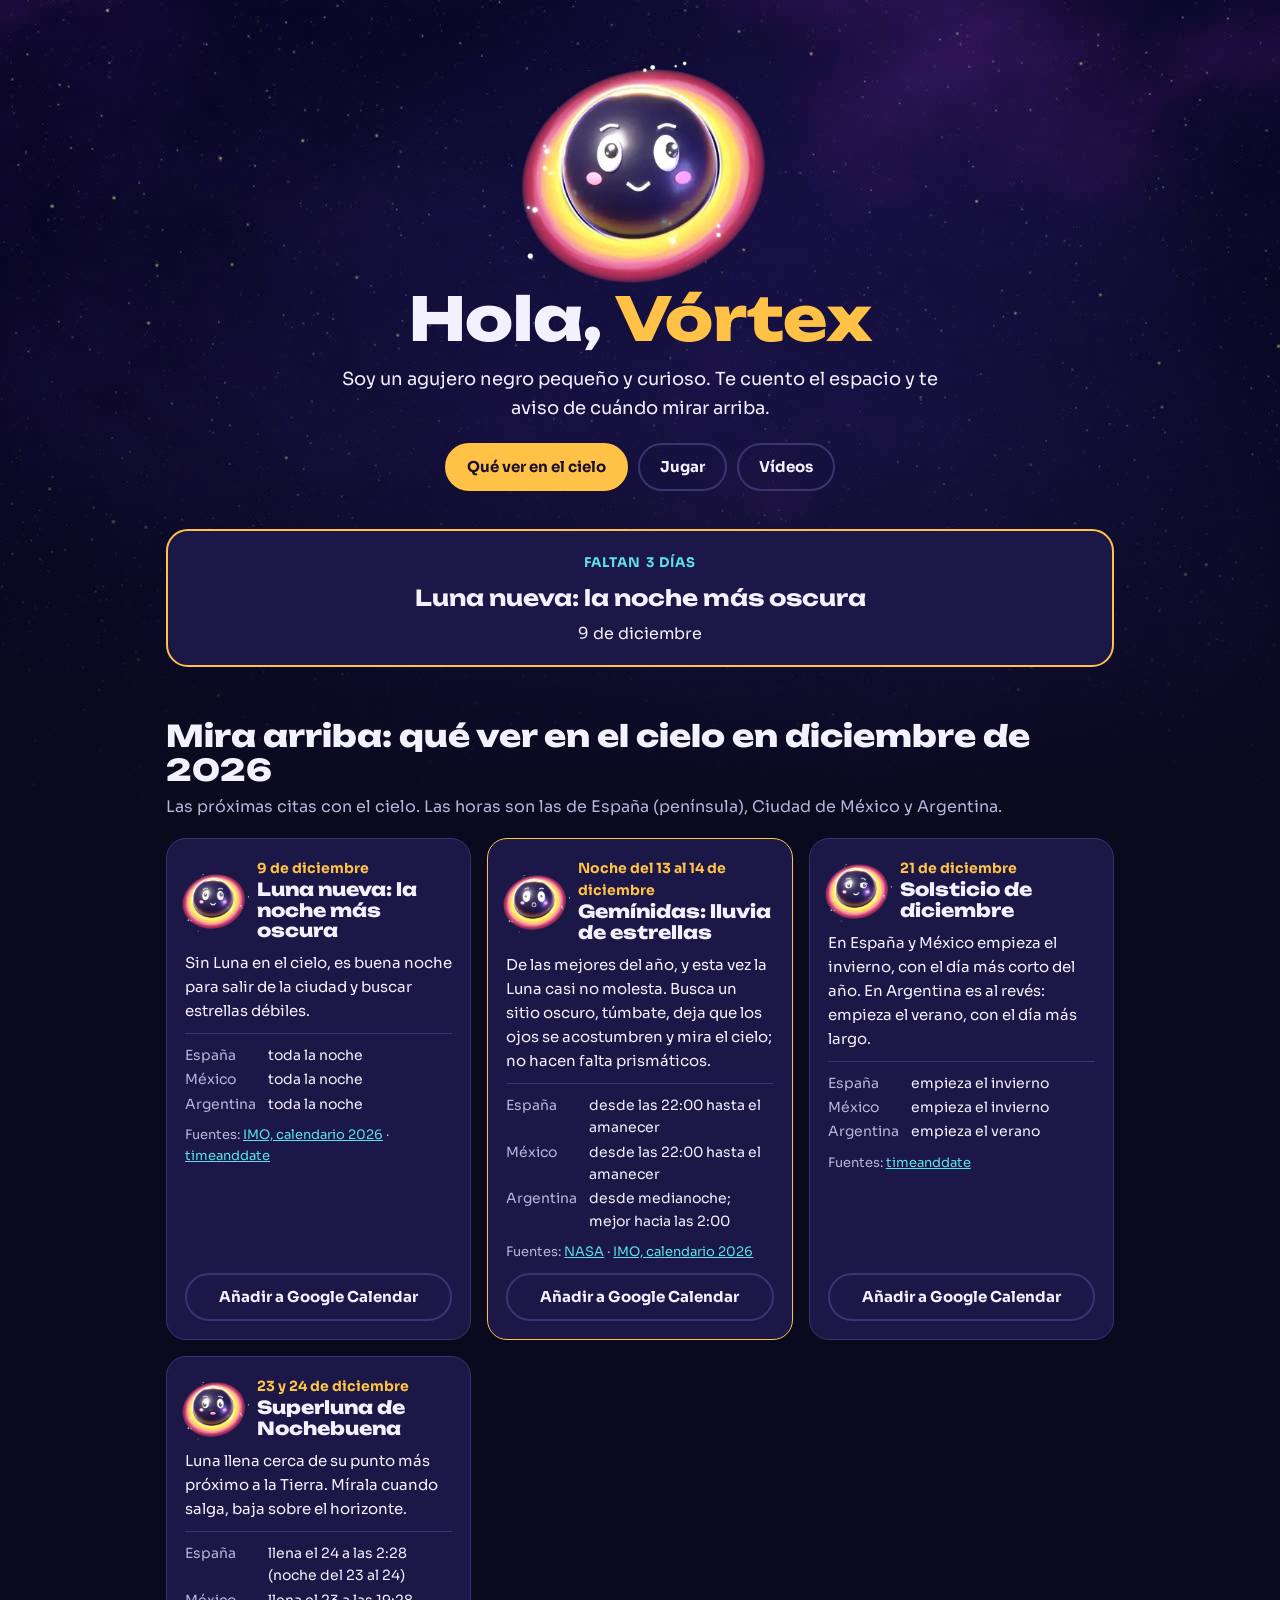
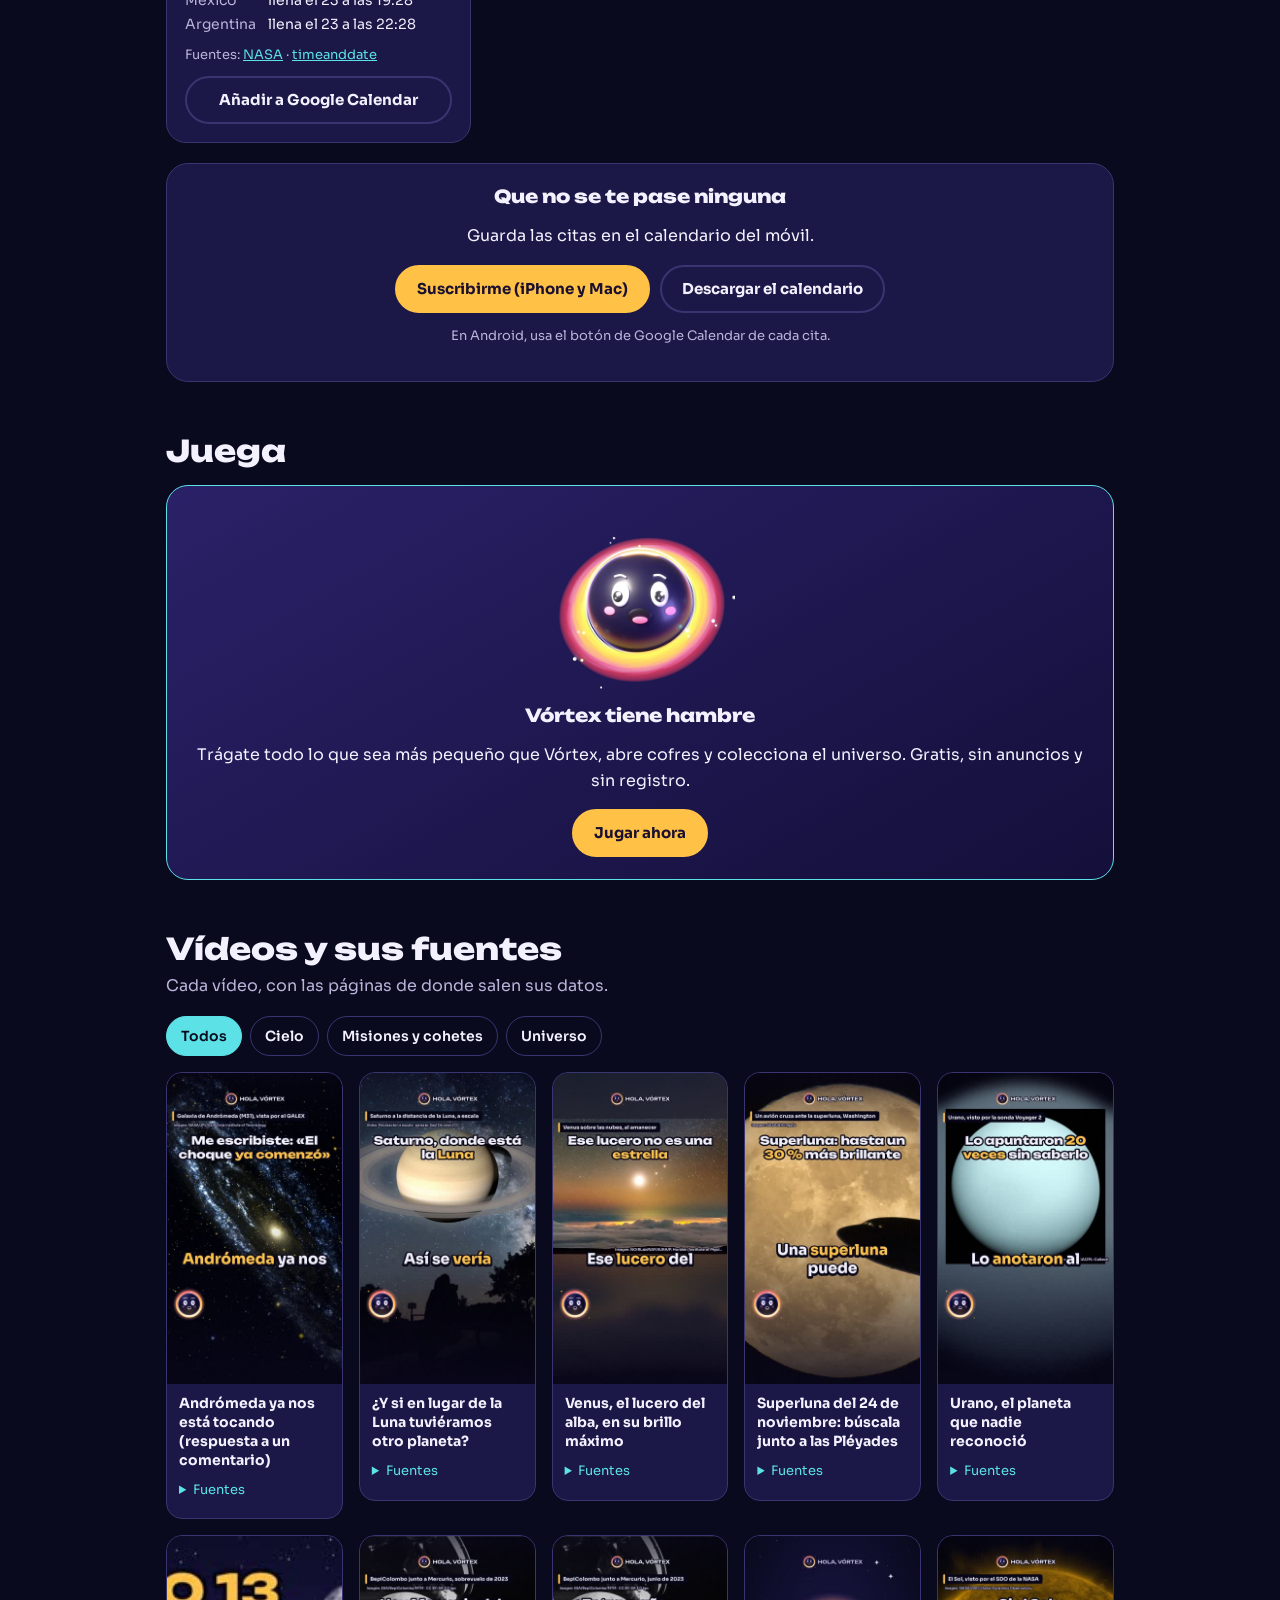
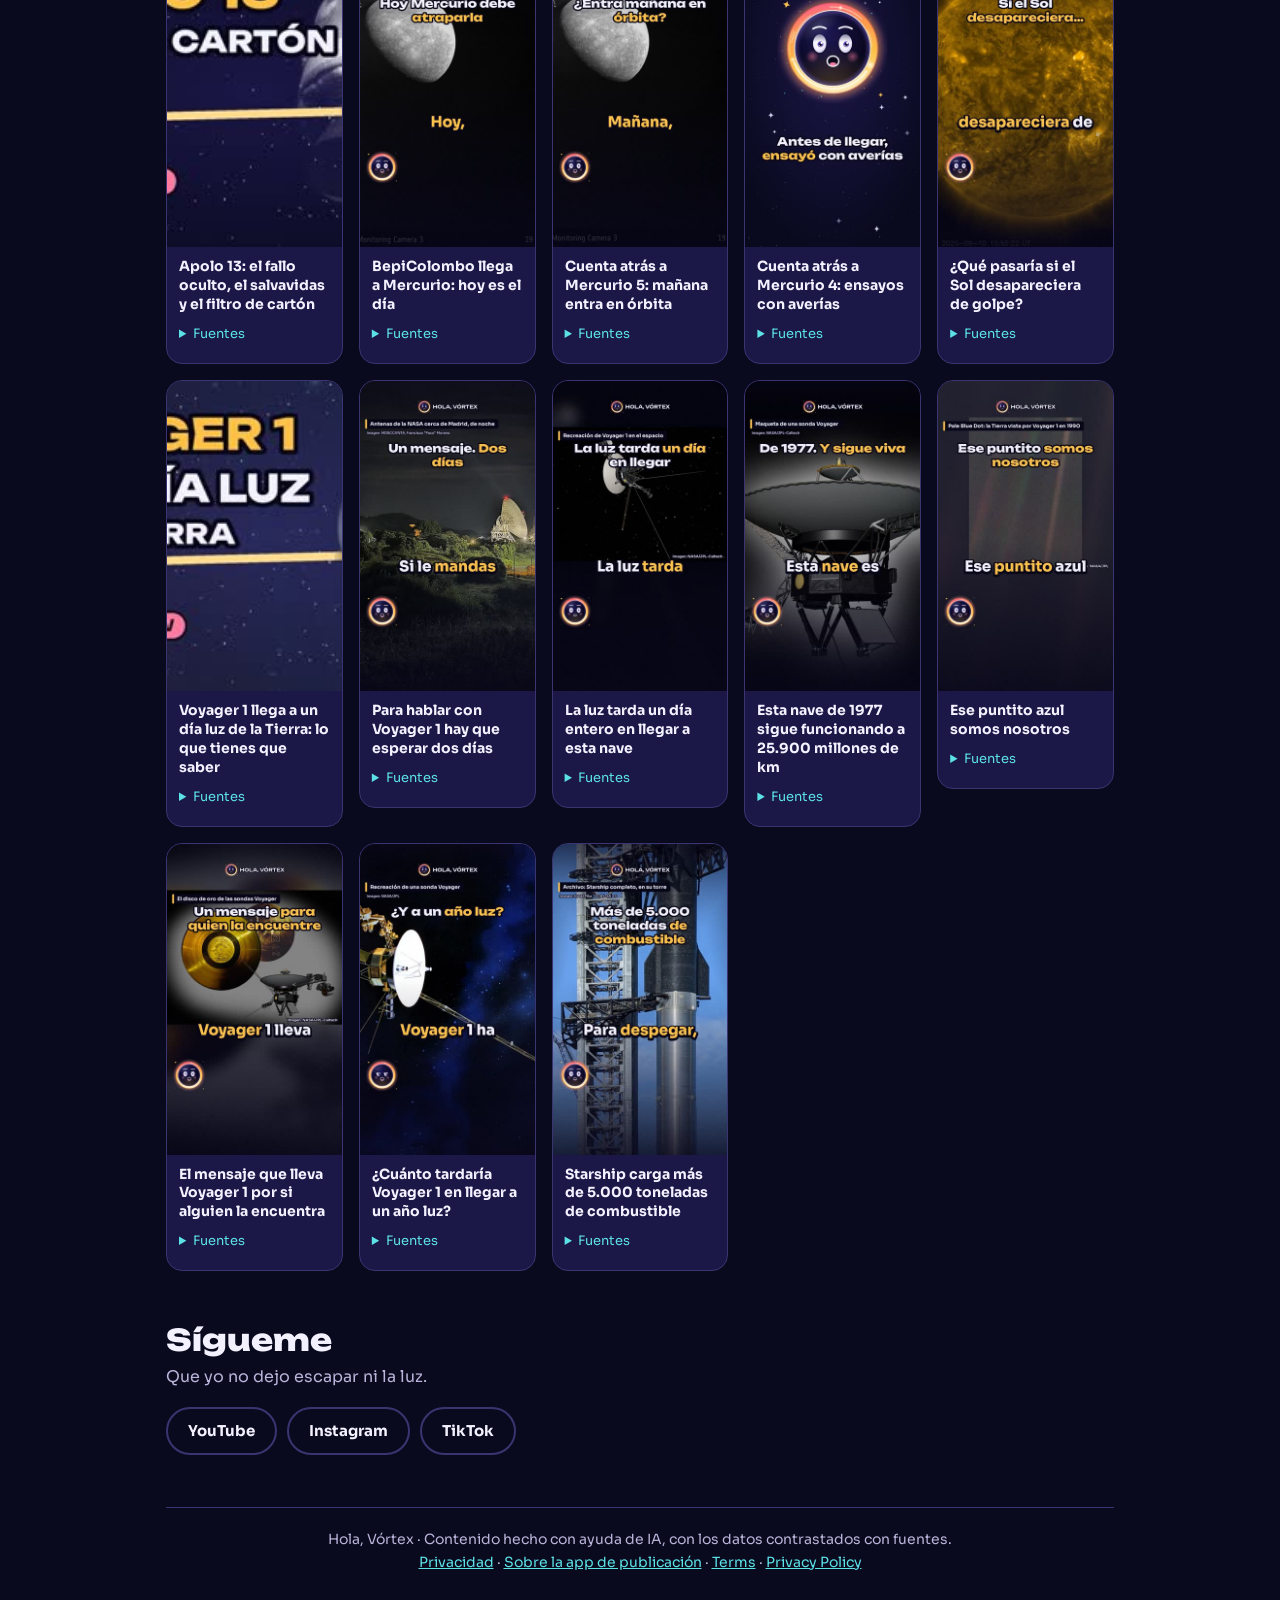
==== commit af15ff66: "web de Hola, Vórtex" ====
--- a/index.html
+++ b/index.html
@@ -10,15 +10,15 @@
 <meta property="og:title" content="Qué ver en el cielo en diciembre de 2026 | Hola, Vórtex"><meta property="og:description" content="Lluvias de estrellas, Luna y citas del cielo con horas para España, México y Argentina. Vídeos del espacio y juego gratis.">
 <meta property="og:image" content="https://nikepollito1-tech.github.io/hola-vortex/img/compartir.jpg"><meta property="og:image:width" content="1200"><meta property="og:image:height" content="630"><meta name="twitter:card" content="summary_large_image">
 <meta name="theme-color" content="#0A0A1F">
-<link rel="icon" href="img/vortex_curioso.svg">
+<link rel="icon" type="image/png" href="img/3d/icono-64.png"><link rel="apple-touch-icon" href="img/3d/icono-180.png">
 <link rel="preconnect" href="https://fonts.googleapis.com"><link href="https://fonts.googleapis.com/css2?family=Unbounded:wght@600;800&family=Sora:wght@400;600;700&display=swap" rel="stylesheet">
 <link rel="stylesheet" href="sitio.css">
-<script type="application/ld+json">{"@context": "https://schema.org", "@graph": [{"@type": "Organization", "@id": "https://nikepollito1-tech.github.io/hola-vortex/#marca", "name": "Hola, Vórtex", "url": "https://nikepollito1-tech.github.io/hola-vortex/", "logo": "https://nikepollito1-tech.github.io/hola-vortex/avatar.png", "sameAs": ["https://www.youtube.com/@holavortex0", "https://www.instagram.com/holavortex0/", "https://www.tiktok.com/@holavortex0"]}, {"@type": "WebSite", "name": "Hola, Vórtex", "url": "https://nikepollito1-tech.github.io/hola-vortex/", "inLanguage": "es", "publisher": {"@id": "https://nikepollito1-tech.github.io/hola-vortex/#marca"}}]}</script>
+<script type="application/ld+json">{"@context": "https://schema.org", "@graph": [{"@type": "Organization", "@id": "https://nikepollito1-tech.github.io/hola-vortex/#marca", "name": "Hola, Vórtex", "url": "https://nikepollito1-tech.github.io/hola-vortex/", "logo": "https://nikepollito1-tech.github.io/hola-vortex/img/3d/icono-512.png", "sameAs": ["https://www.youtube.com/@holavortex0", "https://www.instagram.com/holavortex0/", "https://www.tiktok.com/@holavortex0"]}, {"@type": "WebSite", "name": "Hola, Vórtex", "url": "https://nikepollito1-tech.github.io/hola-vortex/", "inLanguage": "es", "publisher": {"@id": "https://nikepollito1-tech.github.io/hola-vortex/#marca"}}]}</script>
 </head>
 <body>
 <main>
 <header>
-<img src="img/vortex_curioso.svg" alt="Vórtex, un agujero negro pequeño y curioso">
+<picture><source media="(prefers-reduced-motion: reduce)" srcset="img/3d/curioso.webp"><img src="img/3d/vortex-anim.webp" width="380" height="380" alt="Vórtex, un agujero negro pequeño y curioso"></picture>
 <h1>Hola, <span>Vórtex</span></h1>
 <p>Soy un agujero negro pequeño y curioso. Te cuento el espacio y te aviso de cuándo mirar arriba.</p>
 <div class="botones"><a class="boton si" href="#cielo">Qué ver en el cielo</a><a class="boton" href="juego/">Jugar</a><a class="boton" href="#videos">Vídeos</a></div>
@@ -27,14 +27,14 @@
 
 <h2 id="cielo">Mira arriba: qué ver en el cielo en diciembre de 2026</h2>
 <p class="intro">Las próximas citas con el cielo. Las horas son las de España (península), Ciudad de México y Argentina.</p>
-<div class="rejilla"><article class="cita" data-desde="2026-12-09" data-hasta="2026-12-09" data-titulo="Luna nueva: la noche más oscura" data-fecha="9 de diciembre"><div class="cab"><img src="img/vortex_curioso.svg" alt=""><div><time datetime="2026-12-09">9 de diciembre</time><h3><a href="luna-nueva-diciembre-2026.html">Luna nueva: la noche más oscura</a></h3></div></div><p>Sin Luna en el cielo, es buena noche para salir de la ciudad y buscar estrellas débiles.</p><dl><dt>España</dt><dd>toda la noche</dd><dt>México</dt><dd>toda la noche</dd><dt>Argentina</dt><dd>toda la noche</dd></dl><div class="fuentes">Fuentes: <a href="https://www.imo.net/files/meteor-shower/cal2026.pdf" target="_blank" rel="noopener">IMO, calendario 2026</a> · <a href="https://www.timeanddate.com/moon/phases/" target="_blank" rel="noopener">timeanddate</a></div><a class="boton" href="https://calendar.google.com/calendar/render?action=TEMPLATE&amp;text=Luna+nueva%3A+la+noche+m%C3%A1s+oscura&amp;dates=20261209%2F20261210&amp;details=Sin+Luna+en+el+cielo%2C+es+buena+noche+para+salir+de+la+ciudad+y+buscar+estrellas+d%C3%A9biles.%0AEspa%C3%B1a%3A+toda+la+noche+%C2%B7+M%C3%A9xico%3A+toda+la+noche+%C2%B7+Argentina%3A+toda+la+noche%0Ahttps%3A%2F%2Fnikepollito1-tech.github.io%2Fhola-vortex%2F" target="_blank" rel="noopener">Añadir a Google Calendar</a></article><article class="cita destacada" data-desde="2026-12-13" data-hasta="2026-12-14" data-titulo="Gemínidas: lluvia de estrellas" data-fecha="Noche del 13 al 14 de diciembre"><div class="cab"><img src="img/vortex_sorprendido.svg" alt=""><div><time datetime="2026-12-13">Noche del 13 al 14 de diciembre</time><h3><a href="geminidas-2026.html">Gemínidas: lluvia de estrellas</a></h3></div></div><p>De las mejores del año, y esta vez la Luna casi no molesta. Busca un sitio oscuro, túmbate, deja que los ojos se acostumbren y mira el cielo; no hacen falta prismáticos.</p><dl><dt>España</dt><dd>desde las 22:00 hasta el amanecer</dd><dt>México</dt><dd>desde las 22:00 hasta el amanecer</dd><dt>Argentina</dt><dd>desde medianoche; mejor hacia las 2:00</dd></dl><div class="fuentes">Fuentes: <a href="https://science.nasa.gov/solar-system/meteors-meteorites/geminids/" target="_blank" rel="noopener">NASA</a> · <a href="https://www.imo.net/files/meteor-shower/cal2026.pdf" target="_blank" rel="noopener">IMO, calendario 2026</a></div><a class="boton" href="https://calendar.google.com/calendar/render?action=TEMPLATE&amp;text=Gem%C3%ADnidas%3A+lluvia+de+estrellas&amp;dates=20261213%2F20261215&amp;details=De+las+mejores+del+a%C3%B1o%2C+y+esta+vez+la+Luna+casi+no+molesta.+Busca+un+sitio+oscuro%2C+t%C3%BAmbate%2C+deja+que+los+ojos+se+acostumbren+y+mira+el+cielo%3B+no+hacen+falta+prism%C3%A1ticos.%0AEspa%C3%B1a%3A+desde+las+22%3A00+hasta+el+amanecer+%C2%B7+M%C3%A9xico%3A+desde+las+22%3A00+hasta+el+amanecer+%C2%B7+Argentina%3A+desde+medianoche%3B+mejor+hacia+las+2%3A00%0Ahttps%3A%2F%2Fnikepollito1-tech.github.io%2Fhola-vortex%2F" target="_blank" rel="noopener">Añadir a Google Calendar</a></article><article class="cita" data-desde="2026-12-21" data-hasta="2026-12-21" data-titulo="Solsticio de diciembre" data-fecha="21 de diciembre"><div class="cab"><img src="img/vortex_picaro.svg" alt=""><div><time datetime="2026-12-21">21 de diciembre</time><h3><a href="solsticio-diciembre-2026.html">Solsticio de diciembre</a></h3></div></div><p>En España y México empieza el invierno, con el día más corto del año. En Argentina es al revés: empieza el verano, con el día más largo.</p><dl><dt>España</dt><dd>empieza el invierno</dd><dt>México</dt><dd>empieza el invierno</dd><dt>Argentina</dt><dd>empieza el verano</dd></dl><div class="fuentes">Fuentes: <a href="https://www.timeanddate.com/holidays/seasons/december-solstice" target="_blank" rel="noopener">timeanddate</a></div><a class="boton" href="https://calendar.google.com/calendar/render?action=TEMPLATE&amp;text=Solsticio+de+diciembre&amp;dates=20261221%2F20261222&amp;details=En+Espa%C3%B1a+y+M%C3%A9xico+empieza+el+invierno%2C+con+el+d%C3%ADa+m%C3%A1s+corto+del+a%C3%B1o.+En+Argentina+es+al+rev%C3%A9s%3A+empieza+el+verano%2C+con+el+d%C3%ADa+m%C3%A1s+largo.%0AEspa%C3%B1a%3A+empieza+el+invierno+%C2%B7+M%C3%A9xico%3A+empieza+el+invierno+%C2%B7+Argentina%3A+empieza+el+verano%0Ahttps%3A%2F%2Fnikepollito1-tech.github.io%2Fhola-vortex%2F" target="_blank" rel="noopener">Añadir a Google Calendar</a></article><article class="cita" data-desde="2026-12-23" data-hasta="2026-12-24" data-titulo="Superluna de Nochebuena" data-fecha="23 y 24 de diciembre"><div class="cab"><img src="img/vortex_hambriento.svg" alt=""><div><time datetime="2026-12-23">23 y 24 de diciembre</time><h3><a href="superluna-diciembre-2026.html">Superluna de Nochebuena</a></h3></div></div><p>Luna llena cerca de su punto más próximo a la Tierra. Mírala cuando salga, baja sobre el horizonte.</p><dl><dt>España</dt><dd>llena el 24 a las 2:28 (noche del 23 al 24)</dd><dt>México</dt><dd>llena el 23 a las 19:28</dd><dt>Argentina</dt><dd>llena el 23 a las 22:28</dd></dl><div class="fuentes">Fuentes: <a href="https://science.nasa.gov/?p=142093" target="_blank" rel="noopener">NASA</a> · <a href="https://www.timeanddate.com/moon/phases/" target="_blank" rel="noopener">timeanddate</a></div><a class="boton" href="https://calendar.google.com/calendar/render?action=TEMPLATE&amp;text=Superluna+de+Nochebuena&amp;dates=20261223%2F20261225&amp;details=Luna+llena+cerca+de+su+punto+m%C3%A1s+pr%C3%B3ximo+a+la+Tierra.+M%C3%ADrala+cuando+salga%2C+baja+sobre+el+horizonte.%0AEspa%C3%B1a%3A+llena+el+24+a+las+2%3A28+%28noche+del+23+al+24%29+%C2%B7+M%C3%A9xico%3A+llena+el+23+a+las+19%3A28+%C2%B7+Argentina%3A+llena+el+23+a+las+22%3A28%0Ahttps%3A%2F%2Fnikepollito1-tech.github.io%2Fhola-vortex%2F" target="_blank" rel="noopener">Añadir a Google Calendar</a></article></div>
+<div class="rejilla"><article class="cita" data-desde="2026-12-09" data-hasta="2026-12-09" data-titulo="Luna nueva: la noche más oscura" data-fecha="9 de diciembre"><div class="cab"><img src="img/3d/curioso.webp" alt=""><div><time datetime="2026-12-09">9 de diciembre</time><h3><a href="luna-nueva-diciembre-2026.html">Luna nueva: la noche más oscura</a></h3></div></div><p>Sin Luna en el cielo, es buena noche para salir de la ciudad y buscar estrellas débiles.</p><dl><dt>España</dt><dd>toda la noche</dd><dt>México</dt><dd>toda la noche</dd><dt>Argentina</dt><dd>toda la noche</dd></dl><div class="fuentes">Fuentes: <a href="https://www.imo.net/files/meteor-shower/cal2026.pdf" target="_blank" rel="noopener">IMO, calendario 2026</a> · <a href="https://www.timeanddate.com/moon/phases/" target="_blank" rel="noopener">timeanddate</a></div><a class="boton" href="https://calendar.google.com/calendar/render?action=TEMPLATE&amp;text=Luna+nueva%3A+la+noche+m%C3%A1s+oscura&amp;dates=20261209%2F20261210&amp;details=Sin+Luna+en+el+cielo%2C+es+buena+noche+para+salir+de+la+ciudad+y+buscar+estrellas+d%C3%A9biles.%0AEspa%C3%B1a%3A+toda+la+noche+%C2%B7+M%C3%A9xico%3A+toda+la+noche+%C2%B7+Argentina%3A+toda+la+noche%0Ahttps%3A%2F%2Fnikepollito1-tech.github.io%2Fhola-vortex%2F" target="_blank" rel="noopener">Añadir a Google Calendar</a></article><article class="cita destacada" data-desde="2026-12-13" data-hasta="2026-12-14" data-titulo="Gemínidas: lluvia de estrellas" data-fecha="Noche del 13 al 14 de diciembre"><div class="cab"><img src="img/3d/sorprendido.webp" alt=""><div><time datetime="2026-12-13">Noche del 13 al 14 de diciembre</time><h3><a href="geminidas-2026.html">Gemínidas: lluvia de estrellas</a></h3></div></div><p>De las mejores del año, y esta vez la Luna casi no molesta. Busca un sitio oscuro, túmbate, deja que los ojos se acostumbren y mira el cielo; no hacen falta prismáticos.</p><dl><dt>España</dt><dd>desde las 22:00 hasta el amanecer</dd><dt>México</dt><dd>desde las 22:00 hasta el amanecer</dd><dt>Argentina</dt><dd>desde medianoche; mejor hacia las 2:00</dd></dl><div class="fuentes">Fuentes: <a href="https://science.nasa.gov/solar-system/meteors-meteorites/geminids/" target="_blank" rel="noopener">NASA</a> · <a href="https://www.imo.net/files/meteor-shower/cal2026.pdf" target="_blank" rel="noopener">IMO, calendario 2026</a></div><a class="boton" href="https://calendar.google.com/calendar/render?action=TEMPLATE&amp;text=Gem%C3%ADnidas%3A+lluvia+de+estrellas&amp;dates=20261213%2F20261215&amp;details=De+las+mejores+del+a%C3%B1o%2C+y+esta+vez+la+Luna+casi+no+molesta.+Busca+un+sitio+oscuro%2C+t%C3%BAmbate%2C+deja+que+los+ojos+se+acostumbren+y+mira+el+cielo%3B+no+hacen+falta+prism%C3%A1ticos.%0AEspa%C3%B1a%3A+desde+las+22%3A00+hasta+el+amanecer+%C2%B7+M%C3%A9xico%3A+desde+las+22%3A00+hasta+el+amanecer+%C2%B7+Argentina%3A+desde+medianoche%3B+mejor+hacia+las+2%3A00%0Ahttps%3A%2F%2Fnikepollito1-tech.github.io%2Fhola-vortex%2F" target="_blank" rel="noopener">Añadir a Google Calendar</a></article><article class="cita" data-desde="2026-12-21" data-hasta="2026-12-21" data-titulo="Solsticio de diciembre" data-fecha="21 de diciembre"><div class="cab"><img src="img/3d/picaro.webp" alt=""><div><time datetime="2026-12-21">21 de diciembre</time><h3><a href="solsticio-diciembre-2026.html">Solsticio de diciembre</a></h3></div></div><p>En España y México empieza el invierno, con el día más corto del año. En Argentina es al revés: empieza el verano, con el día más largo.</p><dl><dt>España</dt><dd>empieza el invierno</dd><dt>México</dt><dd>empieza el invierno</dd><dt>Argentina</dt><dd>empieza el verano</dd></dl><div class="fuentes">Fuentes: <a href="https://www.timeanddate.com/holidays/seasons/december-solstice" target="_blank" rel="noopener">timeanddate</a></div><a class="boton" href="https://calendar.google.com/calendar/render?action=TEMPLATE&amp;text=Solsticio+de+diciembre&amp;dates=20261221%2F20261222&amp;details=En+Espa%C3%B1a+y+M%C3%A9xico+empieza+el+invierno%2C+con+el+d%C3%ADa+m%C3%A1s+corto+del+a%C3%B1o.+En+Argentina+es+al+rev%C3%A9s%3A+empieza+el+verano%2C+con+el+d%C3%ADa+m%C3%A1s+largo.%0AEspa%C3%B1a%3A+empieza+el+invierno+%C2%B7+M%C3%A9xico%3A+empieza+el+invierno+%C2%B7+Argentina%3A+empieza+el+verano%0Ahttps%3A%2F%2Fnikepollito1-tech.github.io%2Fhola-vortex%2F" target="_blank" rel="noopener">Añadir a Google Calendar</a></article><article class="cita" data-desde="2026-12-23" data-hasta="2026-12-24" data-titulo="Superluna de Nochebuena" data-fecha="23 y 24 de diciembre"><div class="cab"><img src="img/3d/hambriento.webp" alt=""><div><time datetime="2026-12-23">23 y 24 de diciembre</time><h3><a href="superluna-diciembre-2026.html">Superluna de Nochebuena</a></h3></div></div><p>Luna llena cerca de su punto más próximo a la Tierra. Mírala cuando salga, baja sobre el horizonte.</p><dl><dt>España</dt><dd>llena el 24 a las 2:28 (noche del 23 al 24)</dd><dt>México</dt><dd>llena el 23 a las 19:28</dd><dt>Argentina</dt><dd>llena el 23 a las 22:28</dd></dl><div class="fuentes">Fuentes: <a href="https://science.nasa.gov/?p=142093" target="_blank" rel="noopener">NASA</a> · <a href="https://www.timeanddate.com/moon/phases/" target="_blank" rel="noopener">timeanddate</a></div><a class="boton" href="https://calendar.google.com/calendar/render?action=TEMPLATE&amp;text=Superluna+de+Nochebuena&amp;dates=20261223%2F20261225&amp;details=Luna+llena+cerca+de+su+punto+m%C3%A1s+pr%C3%B3ximo+a+la+Tierra.+M%C3%ADrala+cuando+salga%2C+baja+sobre+el+horizonte.%0AEspa%C3%B1a%3A+llena+el+24+a+las+2%3A28+%28noche+del+23+al+24%29+%C2%B7+M%C3%A9xico%3A+llena+el+23+a+las+19%3A28+%C2%B7+Argentina%3A+llena+el+23+a+las+22%3A28%0Ahttps%3A%2F%2Fnikepollito1-tech.github.io%2Fhola-vortex%2F" target="_blank" rel="noopener">Añadir a Google Calendar</a></article></div>
 <p class="intro" id="sin-citas" hidden>Estoy preparando las próximas citas.</p>
 <div class="caja-cal"><h3>Que no se te pase ninguna</h3><p>Guarda las citas en el calendario del móvil.</p>
 <div class="botones"><a class="boton si" href="webcal://nikepollito1-tech.github.io/hola-vortex/cielo.ics">Suscribirme (iPhone y Mac)</a><a class="boton" href="cielo.ics" download>Descargar el calendario</a></div>
 <p class="fuentes">En Android, usa el botón de Google Calendar de cada cita.</p></div>
 
 <h2 id="juego">Juega</h2>
-<div class="juego"><img src="img/vortex_hambriento.svg" alt=""><h3>Vórtex tiene hambre</h3>
+<div class="juego"><img src="img/3d/hambriento.webp" alt=""><h3>Vórtex tiene hambre</h3>
 <p>Trágate todo lo que sea más pequeño que Vórtex, abre cofres y colecciona el universo. Gratis, sin anuncios y sin registro.</p>
 <div class="botones"><a class="boton si" href="juego/">Jugar ahora</a></div></div>
 
--- a/sitio.css
+++ b/sitio.css
@@ -1,7 +1,7 @@
 :root{--void:#0A0A1F;--indigo:#1B1747;--amber:#FFC247;--cyan:#5CE1E6;--moon:#F4F1FF;--mute:#B9B4D9;--line:#3A3570}
 *{box-sizing:border-box}
 html{scroll-behavior:smooth}
-body{margin:0;background:radial-gradient(1200px 600px at 50% -200px,#2A2168 0,var(--void) 70%) no-repeat,var(--void);color:var(--moon);font-family:Sora,system-ui,sans-serif;line-height:1.6}
+body{margin:0;background:linear-gradient(180deg,rgba(10,10,31,0) 0,rgba(10,10,31,.35) 420px,var(--void) 820px) no-repeat,url(img/3d/cielo.jpg) top center/max(100%,1280px) auto no-repeat,var(--void);color:var(--moon);font-family:Sora,system-ui,sans-serif;line-height:1.6}
 main{max-width:980px;margin:0 auto;padding:0 16px 56px}
 a{color:var(--cyan)}
 h1,h2,h3{font-family:Unbounded,system-ui,sans-serif;font-weight:800;line-height:1.15;margin:0}
@@ -10,7 +10,7 @@
 h3{font-size:18px}
 .intro{color:var(--mute);margin:6px 0 18px}
 header{text-align:center;padding:32px 0 8px}
-header img{width:150px;height:150px}
+header img{width:min(280px,72vw);height:auto;aspect-ratio:1;display:block;margin:-10px auto -18px}
 header p{font-size:18px;max-width:34em;margin:12px auto 20px}
 .botones{display:flex;flex-wrap:wrap;gap:10px;justify-content:center}
 .boton{display:inline-flex;align-items:center;min-height:48px;padding:10px 20px;border-radius:999px;border:2px solid var(--line);color:var(--moon);text-decoration:none;font-weight:700;font-size:15px}
@@ -23,7 +23,7 @@
 .cita{background:var(--indigo);border:1px solid var(--line);border-radius:20px;padding:18px;display:flex;flex-direction:column;gap:10px}
 .cita.destacada{border-color:var(--amber)}
 .cita .cab{display:flex;gap:12px;align-items:center}
-.cita .cab img{width:54px;height:54px;flex:none}
+.cita .cab img{width:72px;height:72px;flex:none;margin:-4px -4px -4px -8px}
 .cita time{color:var(--amber);font-weight:700;font-size:14px;display:block}
 .cita p{margin:0;font-size:15px}
 .cita dl{margin:0;display:grid;grid-template-columns:auto 1fr;gap:2px 12px;font-size:14px;border-top:1px solid var(--line);padding-top:10px}
@@ -33,7 +33,7 @@
 .fuentes{font-size:13px;color:var(--mute)}
 .caja-cal,.juego{margin-top:20px;background:var(--indigo);border:1px solid var(--line);border-radius:22px;padding:22px;text-align:center}
 .juego{background:linear-gradient(150deg,#2A2168,#140F3A);border-color:var(--cyan);margin-top:16px}
-.juego img{width:120px;height:120px}
+.juego img{width:190px;height:190px}
 .videos{display:grid;grid-template-columns:repeat(auto-fill,minmax(150px,1fr));gap:16px;margin-top:16px;align-items:start}
 .video{background:var(--indigo);border:1px solid var(--line);border-radius:16px;overflow:hidden}
 .video img{width:100%;height:auto;aspect-ratio:9/16;object-fit:cover;display:block}
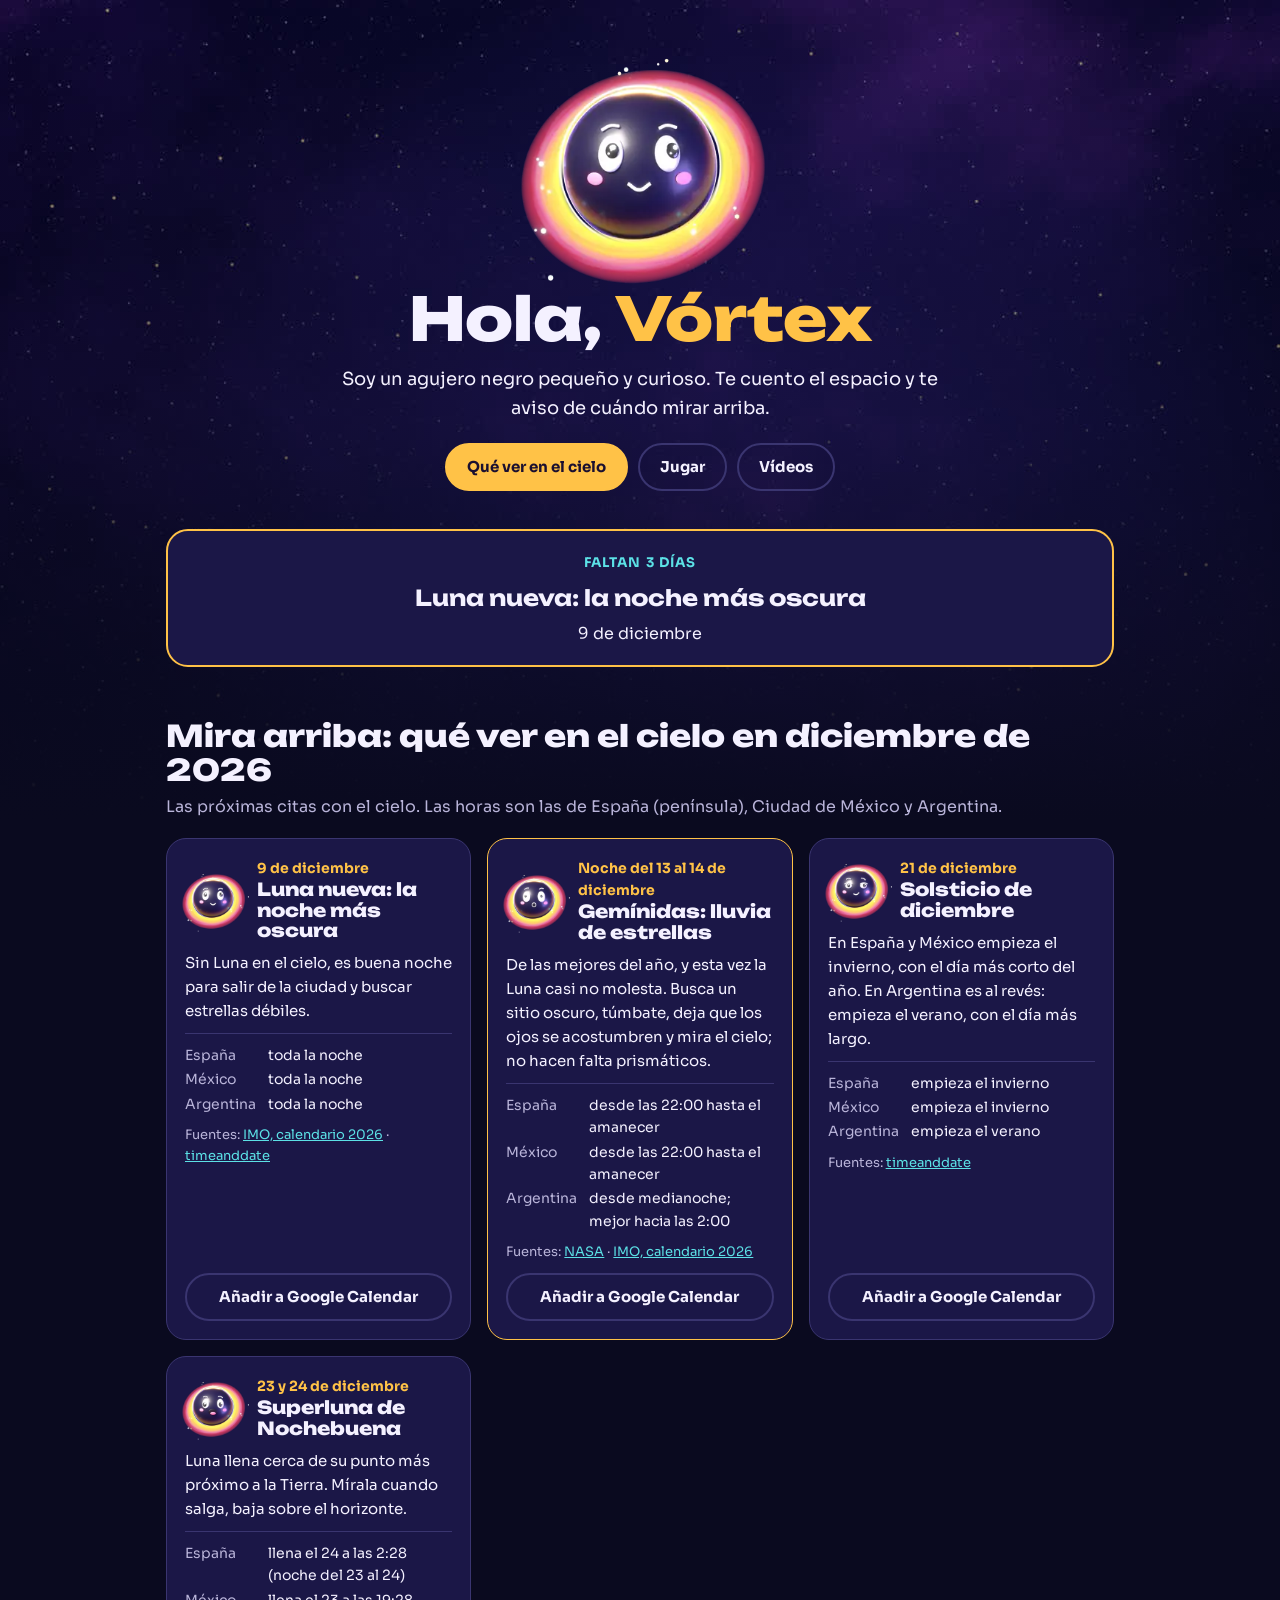
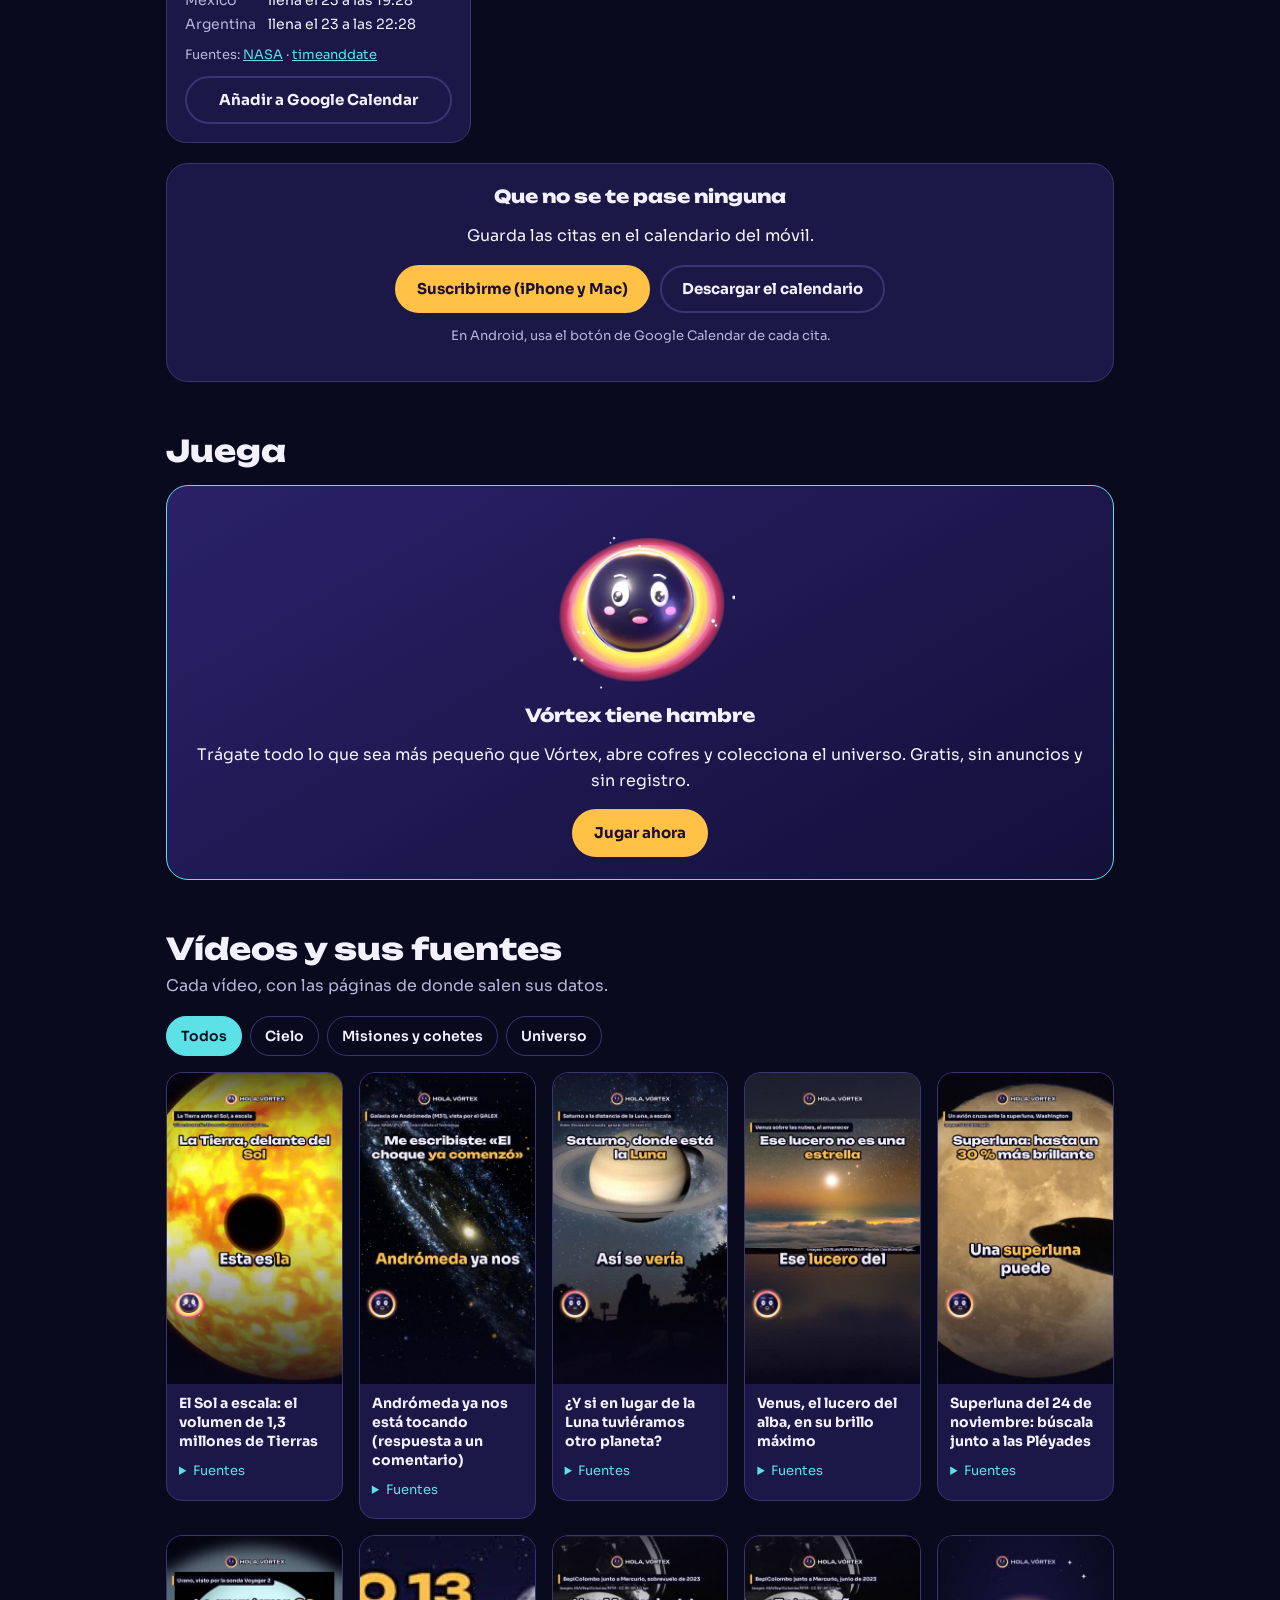
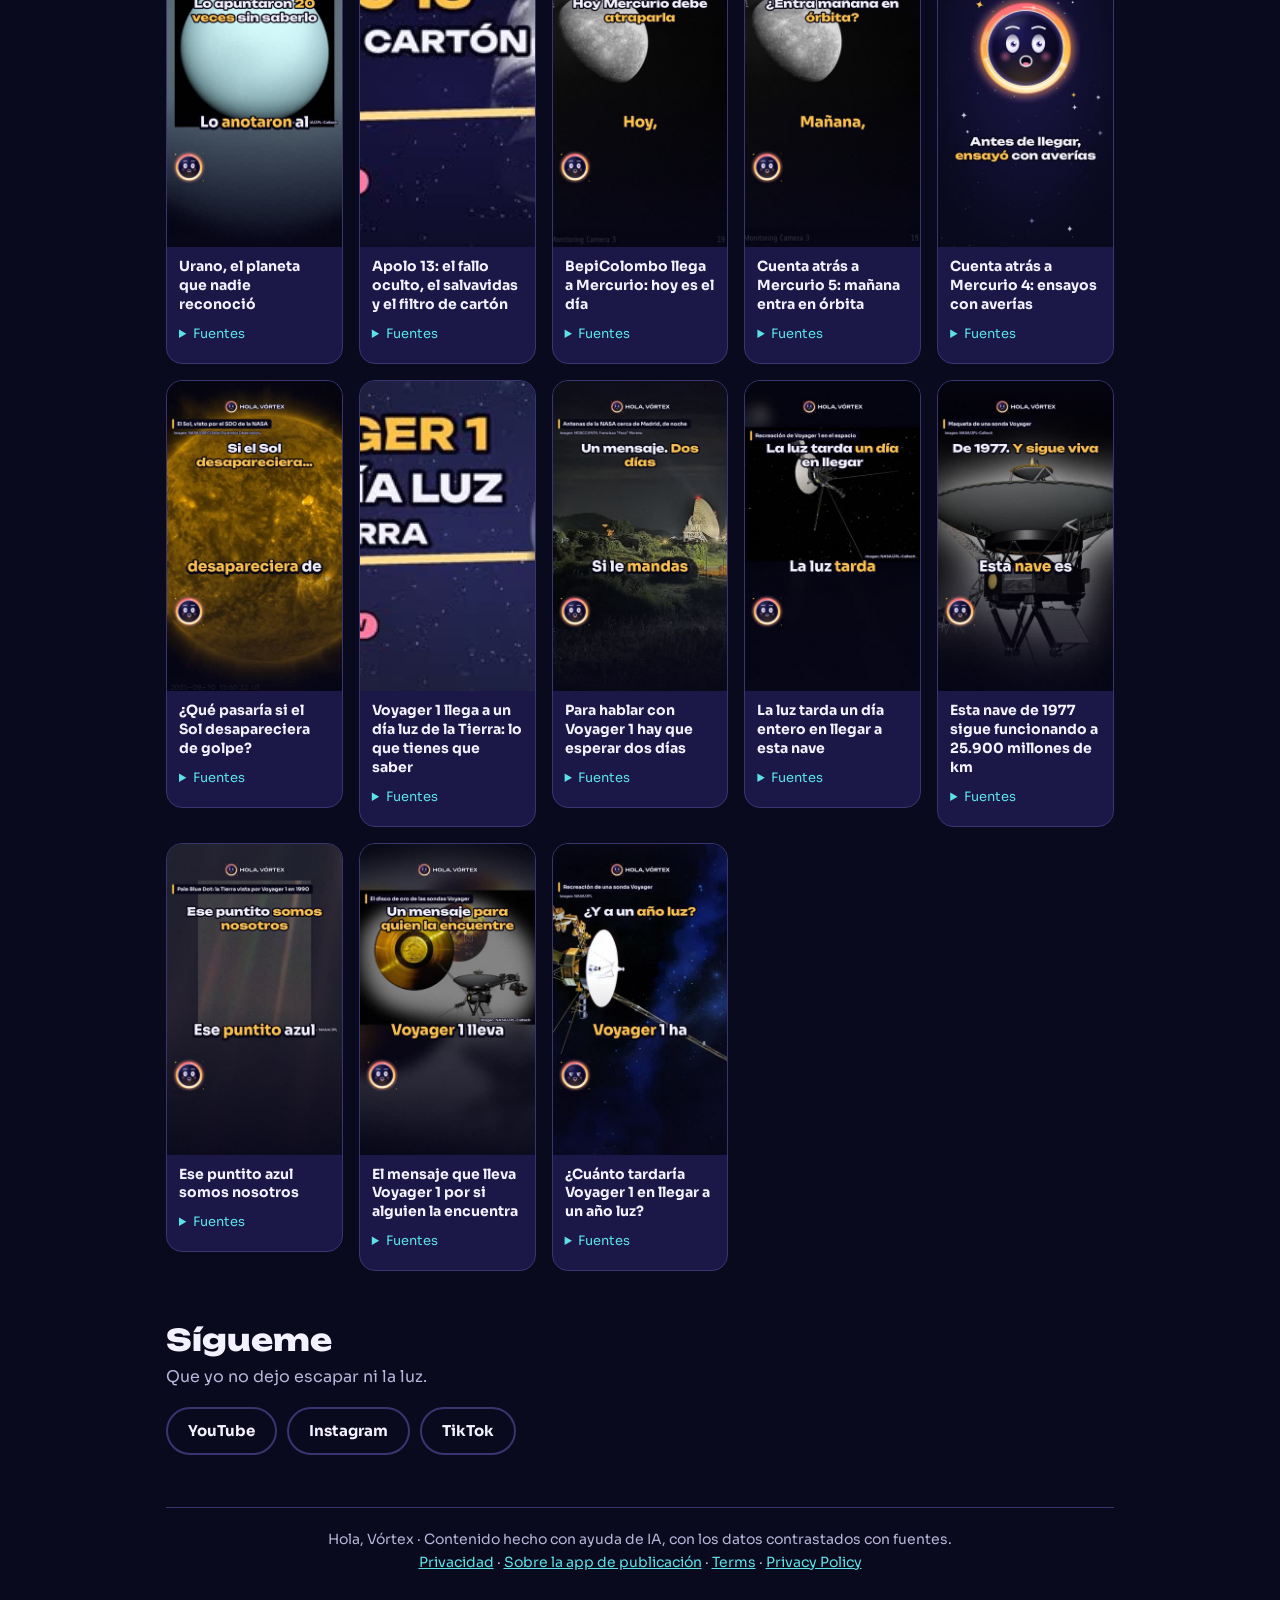
==== commit d69b6c4f: "web de Hola, Vórtex" ====
--- a/index.html
+++ b/index.html
@@ -41,7 +41,7 @@
 <h2 id="videos">Vídeos y sus fuentes</h2>
 <p class="intro">Cada vídeo, con las páginas de donde salen sus datos.</p>
 <div class="filtros"><button type="button" aria-pressed="true" data-f="Todos">Todos</button><button type="button" aria-pressed="false" data-f="Cielo">Cielo</button><button type="button" aria-pressed="false" data-f="Misiones y cohetes">Misiones y cohetes</button><button type="button" aria-pressed="false" data-f="Universo">Universo</button></div>
-<div class="videos"><article class="video" data-tema="Universo"><a href="https://www.youtube.com/shorts/x45qqlBt1VA" target="_blank" rel="noopener"><img src="portadas/x45qqlBt1VA.jpg" alt="Ver el vídeo: Andrómeda ya nos está tocando (respuesta a un comentario)" loading="lazy" width="360" height="640"></a><div><b>Andrómeda ya nos está tocando (respuesta a un comentario)</b><details><summary>Fuentes</summary><ul><li><a href="https://science.nasa.gov/missions/hubble/hubble-maps-giant-halo-around-andromeda-galaxy/" target="_blank" rel="noopener">science.nasa.gov</a></li><li><a href="https://science.nd.edu/news/galactic-halos-touching-comprehensive-map-of-andromeda-halo-shows" target="_blank" rel="noopener">science.nd.edu</a></li><li><a href="https://esahubble.org/images/opo2046a/" target="_blank" rel="noopener">esahubble.org</a></li><li><a href="https://esahubble.org/news/heic2508/" target="_blank" rel="noopener">esahubble.org</a></li></ul></details></div></article><article class="video" data-tema="Cielo"><a href="https://www.youtube.com/shorts/bPjAvJYPWN8" target="_blank" rel="noopener"><img src="portadas/bPjAvJYPWN8.jpg" alt="Ver el vídeo: ¿Y si en lugar de la Luna tuviéramos otro planeta?" loading="lazy" width="360" height="640"></a><div><b>¿Y si en lugar de la Luna tuviéramos otro planeta?</b><details><summary>Fuentes</summary><ul><li><a href="https://nssdc.gsfc.nasa.gov/planetary/factsheet/" target="_blank" rel="noopener">nssdc.gsfc.nasa.gov</a></li><li><a href="https://nssdc.gsfc.nasa.gov/planetary/factsheet/moonfact.html" target="_blank" rel="noopener">nssdc.gsfc.nasa.gov</a></li><li><a href="https://nssdc.gsfc.nasa.gov/planetary/factsheet/satringfact.html" target="_blank" rel="noopener">nssdc.gsfc.nasa.gov</a></li></ul></details></div></article><article class="video" data-tema="Cielo"><a href="https://www.youtube.com/shorts/3zC6SDOyMSM" target="_blank" rel="noopener"><img src="portadas/3zC6SDOyMSM.jpg" alt="Ver el vídeo: Venus, el lucero del alba, en su brillo máximo" loading="lazy" width="360" height="640"></a><div><b>Venus, el lucero del alba, en su brillo máximo</b><details><summary>Fuentes</summary><ul><li><a href="https://science.nasa.gov/venus/venus-facts/" target="_blank" rel="noopener">science.nasa.gov</a></li><li><a href="https://nssdc.gsfc.nasa.gov/planetary/factsheet/venusfact.html" target="_blank" rel="noopener">nssdc.gsfc.nasa.gov</a></li><li><a href="https://earthsky.org/astronomy-essentials/venus-brightest-greatest-brilliancy-greatest-illuminated-extent-2/" target="_blank" rel="noopener">earthsky.org</a></li><li><a href="https://www.sterngucker.de/en/planets/venus/" target="_blank" rel="noopener">sterngucker.de</a></li><li><a href="https://whenthecurveslineup.com/2026/10/30/2026-november-6-29-watch-venus-loop-past-spica-before-sunrise/" target="_blank" rel="noopener">whenthecurveslineup.com</a></li></ul></details></div></article><article class="video" data-tema="Cielo"><a href="https://www.youtube.com/shorts/ouI0ZCGG42A" target="_blank" rel="noopener"><img src="portadas/ouI0ZCGG42A.jpg" alt="Ver el vídeo: Superluna del 24 de noviembre: búscala junto a las Pléyades" loading="lazy" width="360" height="640"></a><div><b>Superluna del 24 de noviembre: búscala junto a las Pléyades</b><details><summary>Fuentes</summary><ul><li><a href="https://science.nasa.gov/moon/supermoons/" target="_blank" rel="noopener">science.nasa.gov</a></li><li><a href="https://starwalk.space/en/news/full-moon-november" target="_blank" rel="noopener">starwalk.space</a></li><li><a href="https://www.nationalgeographic.com/science/article/november-2026-supermoon" target="_blank" rel="noopener">nationalgeographic.com</a></li><li><a href="https://www.space.com/stargazing/november-full-moon-2026-when-where-and-how-to-see-the-beaver-moon" target="_blank" rel="noopener">space.com</a></li><li><a href="https://earthsky.org/moon-phases/november-full-moon/" target="_blank" rel="noopener">earthsky.org</a></li></ul></details></div></article><article class="video" data-tema="Universo"><a href="https://www.youtube.com/shorts/sqrBPGQGMb0" target="_blank" rel="noopener"><img src="portadas/sqrBPGQGMb0.jpg" alt="Ver el vídeo: Urano, el planeta que nadie reconoció" loading="lazy" width="360" height="640"></a><div><b>Urano, el planeta que nadie reconoció</b><details><summary>Fuentes</summary><ul><li><a href="https://www.universetoday.com/articles/feast-your-eyes-on-uranus-at-opposition-this-thanksgiving-2026" target="_blank" rel="noopener">universetoday.com</a></li></ul></details></div></article><article class="video" data-tema="Misiones y cohetes"><a href="https://youtu.be/RPnl6T-jzGE" target="_blank" rel="noopener"><img src="portadas/RPnl6T-jzGE.jpg" alt="Ver el vídeo: Apolo 13: el fallo oculto, el salvavidas y el filtro de cartón" loading="lazy" width="360" height="640"></a><div><b>Apolo 13: el fallo oculto, el salvavidas y el filtro de cartón</b><details><summary>Fuentes</summary><ul><li><a href="https://www.nasa.gov/missions/apollo/apollo-13-mission-details/" target="_blank" rel="noopener">nasa.gov</a></li><li><a href="https://nssdc.gsfc.nasa.gov/planetary/lunar/ap13acc.html" target="_blank" rel="noopener">nssdc.gsfc.nasa.gov</a></li><li><a href="https://nssdc.gsfc.nasa.gov/planetary/lunar/ap13chrono.html" target="_blank" rel="noopener">nssdc.gsfc.nasa.gov</a></li><li><a href="https://commons.wikimedia.org/wiki/File:Apollo13-wehaveaproblem_edit_1.ogg" target="_blank" rel="noopener">commons.wikimedia.org</a></li></ul></details></div></article><article class="video" data-tema="Misiones y cohetes"><a href="https://www.youtube.com/shorts/uZ2y49E2bK0" target="_blank" rel="noopener"><img src="portadas/uZ2y49E2bK0.jpg" alt="Ver el vídeo: BepiColombo llega a Mercurio: hoy es el día" loading="lazy" width="360" height="640"></a><div><b>BepiColombo llega a Mercurio: hoy es el día</b><details><summary>Fuentes</summary><ul><li><a href="https://www.esa.int/Science_Exploration/Space_Science/BepiColombo/Latest_updates_BepiColombo_s_arrival_at_Mercury" target="_blank" rel="noopener">esa.int</a></li><li><a href="https://www.esa.int/Science_Exploration/Space_Science/BepiColombo/BepiColombo_begins_Mercury_arrival_with_MTM_separation_success" target="_blank" rel="noopener">esa.int</a></li></ul></details></div></article><article class="video" data-tema="Misiones y cohetes"><a href="https://www.youtube.com/shorts/FPNnLdZRItY" target="_blank" rel="noopener"><img src="portadas/FPNnLdZRItY.jpg" alt="Ver el vídeo: Cuenta atrás a Mercurio 5: mañana entra en órbita" loading="lazy" width="360" height="640"></a><div><b>Cuenta atrás a Mercurio 5: mañana entra en órbita</b><details><summary>Fuentes</summary><ul><li><a href="https://www.esa.int/Science_Exploration/Space_Science/BepiColombo/Latest_updates_BepiColombo_s_arrival_at_Mercury" target="_blank" rel="noopener">esa.int</a></li></ul></details></div></article><article class="video" data-tema="Misiones y cohetes"><a href="https://www.youtube.com/shorts/CiQq1ZDvapc" target="_blank" rel="noopener"><img src="portadas/CiQq1ZDvapc.jpg" alt="Ver el vídeo: Cuenta atrás a Mercurio 4: ensayos con averías" loading="lazy" width="360" height="640"></a><div><b>Cuenta atrás a Mercurio 4: ensayos con averías</b><details><summary>Fuentes</summary><ul><li><a href="https://www.esa.int/Science_Exploration/Space_Science/BepiColombo/Latest_updates_BepiColombo_s_arrival_at_Mercury" target="_blank" rel="noopener">esa.int</a></li></ul></details></div></article><article class="video" data-tema="Universo"><a href="https://www.youtube.com/shorts/v7t8AUDfExs" target="_blank" rel="noopener"><img src="portadas/v7t8AUDfExs.jpg" alt="Ver el vídeo: ¿Qué pasaría si el Sol desapareciera de golpe?" loading="lazy" width="360" height="640"></a><div><b>¿Qué pasaría si el Sol desapareciera de golpe?</b><details><summary>Fuentes</summary><ul><li><a href="https://science.nasa.gov/earth/facts/" target="_blank" rel="noopener">science.nasa.gov</a></li><li><a href="https://ligo.org/science-summaries/GW170817GRB/" target="_blank" rel="noopener">ligo.org</a></li><li><a href="https://science.nasa.gov/moon/moonlight/" target="_blank" rel="noopener">science.nasa.gov</a></li><li><a href="https://science.nasa.gov/mission/voyager/voyager-1/voyager-1-what-is-a-light-day/" target="_blank" rel="noopener">science.nasa.gov</a></li><li><a href="https://www.astronomy.com/science/if-the-sun-suddenly-disappeared-it-would-take-about-eight-minutes-for-earth-to-become-dark-due-to-the-speed-of-light-how-long-would-it-take-to-feel-the-absence-of-the-suns-gravity/" target="_blank" rel="noopener">astronomy.com</a></li></ul></details></div></article><article class="video" data-tema="Misiones y cohetes"><a href="https://youtu.be/IX63w2TN9uo" target="_blank" rel="noopener"><img src="portadas/IX63w2TN9uo.jpg" alt="Ver el vídeo: Voyager 1 llega a un día luz de la Tierra: lo que tienes que saber" loading="lazy" width="360" height="640"></a><div><b>Voyager 1 llega a un día luz de la Tierra: lo que tienes que saber</b><details><summary>Fuentes</summary><ul><li><a href="https://science.nasa.gov/mission/voyager/voyager-1/voyager-1-what-is-a-light-day/" target="_blank" rel="noopener">science.nasa.gov</a></li><li><a href="https://science.nasa.gov/mission/voyager/voyager-1/" target="_blank" rel="noopener">science.nasa.gov</a></li><li><a href="https://www.sciencedaily.com/releases/2026/11/261103003152.htm" target="_blank" rel="noopener">sciencedaily.com</a></li><li><a href="https://science.nasa.gov/blogs/voyager/2026/10/29/nasas-voyager-1-conserves-power-resolves-brief-communications-pause/" target="_blank" rel="noopener">science.nasa.gov</a></li><li><a href="https://science.nasa.gov/mission/voyager/golden-record-contents/" target="_blank" rel="noopener">science.nasa.gov</a></li></ul></details></div></article><article class="video" data-tema="Misiones y cohetes"><a href="https://www.youtube.com/shorts/_IMA0rr1TD4" target="_blank" rel="noopener"><img src="portadas/_IMA0rr1TD4.jpg" alt="Ver el vídeo: Para hablar con Voyager 1 hay que esperar dos días" loading="lazy" width="360" height="640"></a><div><b>Para hablar con Voyager 1 hay que esperar dos días</b><details><summary>Fuentes</summary><ul><li><a href="https://www.sciencedaily.com/releases/2026/11/261103003152.htm" target="_blank" rel="noopener">sciencedaily.com</a></li><li><a href="https://www.nasa.gov/directorates/heo/scan/services/networks/deep_space_network/about" target="_blank" rel="noopener">nasa.gov</a></li></ul></details></div></article><article class="video" data-tema="Misiones y cohetes"><a href="https://www.youtube.com/shorts/_xIzo4X1-K4" target="_blank" rel="noopener"><img src="portadas/_xIzo4X1-K4.jpg" alt="Ver el vídeo: La luz tarda un día entero en llegar a esta nave" loading="lazy" width="360" height="640"></a><div><b>La luz tarda un día entero en llegar a esta nave</b><details><summary>Fuentes</summary><ul><li><a href="https://science.nasa.gov/mission/voyager/voyager-1/voyager-1-what-is-a-light-day/" target="_blank" rel="noopener">science.nasa.gov</a></li><li><a href="https://earthsky.org/space/voyager-1-1-light-day-from-earth-november-17-18-2026/" target="_blank" rel="noopener">earthsky.org</a></li></ul></details></div></article><article class="video" data-tema="Misiones y cohetes"><a href="https://www.youtube.com/shorts/_xTWxLP7SwE" target="_blank" rel="noopener"><img src="portadas/_xTWxLP7SwE.jpg" alt="Ver el vídeo: Esta nave de 1977 sigue funcionando a 25.900 millones de km" loading="lazy" width="360" height="640"></a><div><b>Esta nave de 1977 sigue funcionando a 25.900 millones de km</b><details><summary>Fuentes</summary><ul><li><a href="https://www.sciencedaily.com/releases/2026/11/261103003152.htm" target="_blank" rel="noopener">sciencedaily.com</a></li><li><a href="https://earthsky.org/space/voyager-1-1-light-day-from-earth-november-17-18-2026/" target="_blank" rel="noopener">earthsky.org</a></li></ul></details></div></article><article class="video" data-tema="Universo"><a href="https://www.youtube.com/shorts/fG4CGZCn77k" target="_blank" rel="noopener"><img src="portadas/fG4CGZCn77k.jpg" alt="Ver el vídeo: Ese puntito azul somos nosotros" loading="lazy" width="360" height="640"></a><div><b>Ese puntito azul somos nosotros</b><details><summary>Fuentes</summary><ul><li><a href="https://science.nasa.gov/mission/voyager/voyager-1s-pale-blue-dot/" target="_blank" rel="noopener">science.nasa.gov</a></li><li><a href="https://science.nasa.gov/mission/voyager/voyager-1/voyager-1-what-is-a-light-day/" target="_blank" rel="noopener">science.nasa.gov</a></li></ul></details></div></article><article class="video" data-tema="Misiones y cohetes"><a href="https://www.youtube.com/shorts/zq4oDwL04-c" target="_blank" rel="noopener"><img src="portadas/zq4oDwL04-c.jpg" alt="Ver el vídeo: El mensaje que lleva Voyager 1 por si alguien la encuentra" loading="lazy" width="360" height="640"></a><div><b>El mensaje que lleva Voyager 1 por si alguien la encuentra</b><details><summary>Fuentes</summary><ul><li><a href="https://science.nasa.gov/mission/voyager/golden-record-contents/" target="_blank" rel="noopener">science.nasa.gov</a></li><li><a href="https://science.nasa.gov/mission/voyager/voyager-1/voyager-1-what-is-a-light-day/" target="_blank" rel="noopener">science.nasa.gov</a></li></ul></details></div></article><article class="video" data-tema="Misiones y cohetes"><a href="https://www.youtube.com/shorts/aeMgvxwxdEE" target="_blank" rel="noopener"><img src="portadas/aeMgvxwxdEE.jpg" alt="Ver el vídeo: ¿Cuánto tardaría Voyager 1 en llegar a un año luz?" loading="lazy" width="360" height="640"></a><div><b>¿Cuánto tardaría Voyager 1 en llegar a un año luz?</b><details><summary>Fuentes</summary><ul><li><a href="https://science.nasa.gov/mission/voyager/voyager-1/voyager-1-what-is-a-light-day/" target="_blank" rel="noopener">science.nasa.gov</a></li></ul></details></div></article><article class="video" data-tema="Misiones y cohetes"><a href="https://www.youtube.com/shorts/dNYTvf6WgDQ" target="_blank" rel="noopener"><img src="portadas/dNYTvf6WgDQ.jpg" alt="Ver el vídeo: Starship carga más de 5.000 toneladas de combustible" loading="lazy" width="360" height="640"></a><div><b>Starship carga más de 5.000 toneladas de combustible</b><details><summary>Fuentes</summary><ul><li><a href="https://www.space.com/news/live/spacex-starship-flight-15-live-updates-nov-14-2026-starship-first-double-landing-attempt" target="_blank" rel="noopener">space.com</a></li></ul></details></div></article></div>
+<div class="videos"><article class="video" data-tema="Universo"><a href="https://www.youtube.com/shorts/cPbqgMrOTJI" target="_blank" rel="noopener"><img src="portadas/cPbqgMrOTJI.jpg" alt="Ver el vídeo: El Sol a escala: el volumen de 1,3 millones de Tierras" loading="lazy" width="360" height="640"></a><div><b>El Sol a escala: el volumen de 1,3 millones de Tierras</b><details><summary>Fuentes</summary><ul><li><a href="https://nssdc.gsfc.nasa.gov/planetary/factsheet/sunfact.html" target="_blank" rel="noopener">nssdc.gsfc.nasa.gov</a></li><li><a href="https://nssdc.gsfc.nasa.gov/planetary/factsheet/" target="_blank" rel="noopener">nssdc.gsfc.nasa.gov</a></li><li><a href="https://nssdc.gsfc.nasa.gov/planetary/factsheet/satringfact.html" target="_blank" rel="noopener">nssdc.gsfc.nasa.gov</a></li></ul></details></div></article><article class="video" data-tema="Universo"><a href="https://www.youtube.com/shorts/x45qqlBt1VA" target="_blank" rel="noopener"><img src="portadas/x45qqlBt1VA.jpg" alt="Ver el vídeo: Andrómeda ya nos está tocando (respuesta a un comentario)" loading="lazy" width="360" height="640"></a><div><b>Andrómeda ya nos está tocando (respuesta a un comentario)</b><details><summary>Fuentes</summary><ul><li><a href="https://science.nasa.gov/missions/hubble/hubble-maps-giant-halo-around-andromeda-galaxy/" target="_blank" rel="noopener">science.nasa.gov</a></li><li><a href="https://science.nd.edu/news/galactic-halos-touching-comprehensive-map-of-andromeda-halo-shows" target="_blank" rel="noopener">science.nd.edu</a></li><li><a href="https://esahubble.org/images/opo2046a/" target="_blank" rel="noopener">esahubble.org</a></li><li><a href="https://esahubble.org/news/heic2508/" target="_blank" rel="noopener">esahubble.org</a></li></ul></details></div></article><article class="video" data-tema="Cielo"><a href="https://www.youtube.com/shorts/bPjAvJYPWN8" target="_blank" rel="noopener"><img src="portadas/bPjAvJYPWN8.jpg" alt="Ver el vídeo: ¿Y si en lugar de la Luna tuviéramos otro planeta?" loading="lazy" width="360" height="640"></a><div><b>¿Y si en lugar de la Luna tuviéramos otro planeta?</b><details><summary>Fuentes</summary><ul><li><a href="https://nssdc.gsfc.nasa.gov/planetary/factsheet/" target="_blank" rel="noopener">nssdc.gsfc.nasa.gov</a></li><li><a href="https://nssdc.gsfc.nasa.gov/planetary/factsheet/moonfact.html" target="_blank" rel="noopener">nssdc.gsfc.nasa.gov</a></li><li><a href="https://nssdc.gsfc.nasa.gov/planetary/factsheet/satringfact.html" target="_blank" rel="noopener">nssdc.gsfc.nasa.gov</a></li></ul></details></div></article><article class="video" data-tema="Cielo"><a href="https://www.youtube.com/shorts/3zC6SDOyMSM" target="_blank" rel="noopener"><img src="portadas/3zC6SDOyMSM.jpg" alt="Ver el vídeo: Venus, el lucero del alba, en su brillo máximo" loading="lazy" width="360" height="640"></a><div><b>Venus, el lucero del alba, en su brillo máximo</b><details><summary>Fuentes</summary><ul><li><a href="https://science.nasa.gov/venus/venus-facts/" target="_blank" rel="noopener">science.nasa.gov</a></li><li><a href="https://nssdc.gsfc.nasa.gov/planetary/factsheet/venusfact.html" target="_blank" rel="noopener">nssdc.gsfc.nasa.gov</a></li><li><a href="https://earthsky.org/astronomy-essentials/venus-brightest-greatest-brilliancy-greatest-illuminated-extent-2/" target="_blank" rel="noopener">earthsky.org</a></li><li><a href="https://www.sterngucker.de/en/planets/venus/" target="_blank" rel="noopener">sterngucker.de</a></li><li><a href="https://whenthecurveslineup.com/2026/10/30/2026-november-6-29-watch-venus-loop-past-spica-before-sunrise/" target="_blank" rel="noopener">whenthecurveslineup.com</a></li></ul></details></div></article><article class="video" data-tema="Cielo"><a href="https://www.youtube.com/shorts/ouI0ZCGG42A" target="_blank" rel="noopener"><img src="portadas/ouI0ZCGG42A.jpg" alt="Ver el vídeo: Superluna del 24 de noviembre: búscala junto a las Pléyades" loading="lazy" width="360" height="640"></a><div><b>Superluna del 24 de noviembre: búscala junto a las Pléyades</b><details><summary>Fuentes</summary><ul><li><a href="https://science.nasa.gov/moon/supermoons/" target="_blank" rel="noopener">science.nasa.gov</a></li><li><a href="https://starwalk.space/en/news/full-moon-november" target="_blank" rel="noopener">starwalk.space</a></li><li><a href="https://www.nationalgeographic.com/science/article/november-2026-supermoon" target="_blank" rel="noopener">nationalgeographic.com</a></li><li><a href="https://www.space.com/stargazing/november-full-moon-2026-when-where-and-how-to-see-the-beaver-moon" target="_blank" rel="noopener">space.com</a></li><li><a href="https://earthsky.org/moon-phases/november-full-moon/" target="_blank" rel="noopener">earthsky.org</a></li></ul></details></div></article><article class="video" data-tema="Universo"><a href="https://www.youtube.com/shorts/sqrBPGQGMb0" target="_blank" rel="noopener"><img src="portadas/sqrBPGQGMb0.jpg" alt="Ver el vídeo: Urano, el planeta que nadie reconoció" loading="lazy" width="360" height="640"></a><div><b>Urano, el planeta que nadie reconoció</b><details><summary>Fuentes</summary><ul><li><a href="https://www.universetoday.com/articles/feast-your-eyes-on-uranus-at-opposition-this-thanksgiving-2026" target="_blank" rel="noopener">universetoday.com</a></li></ul></details></div></article><article class="video" data-tema="Misiones y cohetes"><a href="https://youtu.be/RPnl6T-jzGE" target="_blank" rel="noopener"><img src="portadas/RPnl6T-jzGE.jpg" alt="Ver el vídeo: Apolo 13: el fallo oculto, el salvavidas y el filtro de cartón" loading="lazy" width="360" height="640"></a><div><b>Apolo 13: el fallo oculto, el salvavidas y el filtro de cartón</b><details><summary>Fuentes</summary><ul><li><a href="https://www.nasa.gov/missions/apollo/apollo-13-mission-details/" target="_blank" rel="noopener">nasa.gov</a></li><li><a href="https://nssdc.gsfc.nasa.gov/planetary/lunar/ap13acc.html" target="_blank" rel="noopener">nssdc.gsfc.nasa.gov</a></li><li><a href="https://nssdc.gsfc.nasa.gov/planetary/lunar/ap13chrono.html" target="_blank" rel="noopener">nssdc.gsfc.nasa.gov</a></li><li><a href="https://commons.wikimedia.org/wiki/File:Apollo13-wehaveaproblem_edit_1.ogg" target="_blank" rel="noopener">commons.wikimedia.org</a></li></ul></details></div></article><article class="video" data-tema="Misiones y cohetes"><a href="https://www.youtube.com/shorts/uZ2y49E2bK0" target="_blank" rel="noopener"><img src="portadas/uZ2y49E2bK0.jpg" alt="Ver el vídeo: BepiColombo llega a Mercurio: hoy es el día" loading="lazy" width="360" height="640"></a><div><b>BepiColombo llega a Mercurio: hoy es el día</b><details><summary>Fuentes</summary><ul><li><a href="https://www.esa.int/Science_Exploration/Space_Science/BepiColombo/Latest_updates_BepiColombo_s_arrival_at_Mercury" target="_blank" rel="noopener">esa.int</a></li><li><a href="https://www.esa.int/Science_Exploration/Space_Science/BepiColombo/BepiColombo_begins_Mercury_arrival_with_MTM_separation_success" target="_blank" rel="noopener">esa.int</a></li></ul></details></div></article><article class="video" data-tema="Misiones y cohetes"><a href="https://www.youtube.com/shorts/FPNnLdZRItY" target="_blank" rel="noopener"><img src="portadas/FPNnLdZRItY.jpg" alt="Ver el vídeo: Cuenta atrás a Mercurio 5: mañana entra en órbita" loading="lazy" width="360" height="640"></a><div><b>Cuenta atrás a Mercurio 5: mañana entra en órbita</b><details><summary>Fuentes</summary><ul><li><a href="https://www.esa.int/Science_Exploration/Space_Science/BepiColombo/Latest_updates_BepiColombo_s_arrival_at_Mercury" target="_blank" rel="noopener">esa.int</a></li></ul></details></div></article><article class="video" data-tema="Misiones y cohetes"><a href="https://www.youtube.com/shorts/CiQq1ZDvapc" target="_blank" rel="noopener"><img src="portadas/CiQq1ZDvapc.jpg" alt="Ver el vídeo: Cuenta atrás a Mercurio 4: ensayos con averías" loading="lazy" width="360" height="640"></a><div><b>Cuenta atrás a Mercurio 4: ensayos con averías</b><details><summary>Fuentes</summary><ul><li><a href="https://www.esa.int/Science_Exploration/Space_Science/BepiColombo/Latest_updates_BepiColombo_s_arrival_at_Mercury" target="_blank" rel="noopener">esa.int</a></li></ul></details></div></article><article class="video" data-tema="Universo"><a href="https://www.youtube.com/shorts/v7t8AUDfExs" target="_blank" rel="noopener"><img src="portadas/v7t8AUDfExs.jpg" alt="Ver el vídeo: ¿Qué pasaría si el Sol desapareciera de golpe?" loading="lazy" width="360" height="640"></a><div><b>¿Qué pasaría si el Sol desapareciera de golpe?</b><details><summary>Fuentes</summary><ul><li><a href="https://science.nasa.gov/earth/facts/" target="_blank" rel="noopener">science.nasa.gov</a></li><li><a href="https://ligo.org/science-summaries/GW170817GRB/" target="_blank" rel="noopener">ligo.org</a></li><li><a href="https://science.nasa.gov/moon/moonlight/" target="_blank" rel="noopener">science.nasa.gov</a></li><li><a href="https://science.nasa.gov/mission/voyager/voyager-1/voyager-1-what-is-a-light-day/" target="_blank" rel="noopener">science.nasa.gov</a></li><li><a href="https://www.astronomy.com/science/if-the-sun-suddenly-disappeared-it-would-take-about-eight-minutes-for-earth-to-become-dark-due-to-the-speed-of-light-how-long-would-it-take-to-feel-the-absence-of-the-suns-gravity/" target="_blank" rel="noopener">astronomy.com</a></li></ul></details></div></article><article class="video" data-tema="Misiones y cohetes"><a href="https://youtu.be/IX63w2TN9uo" target="_blank" rel="noopener"><img src="portadas/IX63w2TN9uo.jpg" alt="Ver el vídeo: Voyager 1 llega a un día luz de la Tierra: lo que tienes que saber" loading="lazy" width="360" height="640"></a><div><b>Voyager 1 llega a un día luz de la Tierra: lo que tienes que saber</b><details><summary>Fuentes</summary><ul><li><a href="https://science.nasa.gov/mission/voyager/voyager-1/voyager-1-what-is-a-light-day/" target="_blank" rel="noopener">science.nasa.gov</a></li><li><a href="https://science.nasa.gov/mission/voyager/voyager-1/" target="_blank" rel="noopener">science.nasa.gov</a></li><li><a href="https://www.sciencedaily.com/releases/2026/11/261103003152.htm" target="_blank" rel="noopener">sciencedaily.com</a></li><li><a href="https://science.nasa.gov/blogs/voyager/2026/10/29/nasas-voyager-1-conserves-power-resolves-brief-communications-pause/" target="_blank" rel="noopener">science.nasa.gov</a></li><li><a href="https://science.nasa.gov/mission/voyager/golden-record-contents/" target="_blank" rel="noopener">science.nasa.gov</a></li></ul></details></div></article><article class="video" data-tema="Misiones y cohetes"><a href="https://www.youtube.com/shorts/_IMA0rr1TD4" target="_blank" rel="noopener"><img src="portadas/_IMA0rr1TD4.jpg" alt="Ver el vídeo: Para hablar con Voyager 1 hay que esperar dos días" loading="lazy" width="360" height="640"></a><div><b>Para hablar con Voyager 1 hay que esperar dos días</b><details><summary>Fuentes</summary><ul><li><a href="https://www.sciencedaily.com/releases/2026/11/261103003152.htm" target="_blank" rel="noopener">sciencedaily.com</a></li><li><a href="https://www.nasa.gov/directorates/heo/scan/services/networks/deep_space_network/about" target="_blank" rel="noopener">nasa.gov</a></li></ul></details></div></article><article class="video" data-tema="Misiones y cohetes"><a href="https://www.youtube.com/shorts/_xIzo4X1-K4" target="_blank" rel="noopener"><img src="portadas/_xIzo4X1-K4.jpg" alt="Ver el vídeo: La luz tarda un día entero en llegar a esta nave" loading="lazy" width="360" height="640"></a><div><b>La luz tarda un día entero en llegar a esta nave</b><details><summary>Fuentes</summary><ul><li><a href="https://science.nasa.gov/mission/voyager/voyager-1/voyager-1-what-is-a-light-day/" target="_blank" rel="noopener">science.nasa.gov</a></li><li><a href="https://earthsky.org/space/voyager-1-1-light-day-from-earth-november-17-18-2026/" target="_blank" rel="noopener">earthsky.org</a></li></ul></details></div></article><article class="video" data-tema="Misiones y cohetes"><a href="https://www.youtube.com/shorts/_xTWxLP7SwE" target="_blank" rel="noopener"><img src="portadas/_xTWxLP7SwE.jpg" alt="Ver el vídeo: Esta nave de 1977 sigue funcionando a 25.900 millones de km" loading="lazy" width="360" height="640"></a><div><b>Esta nave de 1977 sigue funcionando a 25.900 millones de km</b><details><summary>Fuentes</summary><ul><li><a href="https://www.sciencedaily.com/releases/2026/11/261103003152.htm" target="_blank" rel="noopener">sciencedaily.com</a></li><li><a href="https://earthsky.org/space/voyager-1-1-light-day-from-earth-november-17-18-2026/" target="_blank" rel="noopener">earthsky.org</a></li></ul></details></div></article><article class="video" data-tema="Universo"><a href="https://www.youtube.com/shorts/fG4CGZCn77k" target="_blank" rel="noopener"><img src="portadas/fG4CGZCn77k.jpg" alt="Ver el vídeo: Ese puntito azul somos nosotros" loading="lazy" width="360" height="640"></a><div><b>Ese puntito azul somos nosotros</b><details><summary>Fuentes</summary><ul><li><a href="https://science.nasa.gov/mission/voyager/voyager-1s-pale-blue-dot/" target="_blank" rel="noopener">science.nasa.gov</a></li><li><a href="https://science.nasa.gov/mission/voyager/voyager-1/voyager-1-what-is-a-light-day/" target="_blank" rel="noopener">science.nasa.gov</a></li></ul></details></div></article><article class="video" data-tema="Misiones y cohetes"><a href="https://www.youtube.com/shorts/zq4oDwL04-c" target="_blank" rel="noopener"><img src="portadas/zq4oDwL04-c.jpg" alt="Ver el vídeo: El mensaje que lleva Voyager 1 por si alguien la encuentra" loading="lazy" width="360" height="640"></a><div><b>El mensaje que lleva Voyager 1 por si alguien la encuentra</b><details><summary>Fuentes</summary><ul><li><a href="https://science.nasa.gov/mission/voyager/golden-record-contents/" target="_blank" rel="noopener">science.nasa.gov</a></li><li><a href="https://science.nasa.gov/mission/voyager/voyager-1/voyager-1-what-is-a-light-day/" target="_blank" rel="noopener">science.nasa.gov</a></li></ul></details></div></article><article class="video" data-tema="Misiones y cohetes"><a href="https://www.youtube.com/shorts/aeMgvxwxdEE" target="_blank" rel="noopener"><img src="portadas/aeMgvxwxdEE.jpg" alt="Ver el vídeo: ¿Cuánto tardaría Voyager 1 en llegar a un año luz?" loading="lazy" width="360" height="640"></a><div><b>¿Cuánto tardaría Voyager 1 en llegar a un año luz?</b><details><summary>Fuentes</summary><ul><li><a href="https://science.nasa.gov/mission/voyager/voyager-1/voyager-1-what-is-a-light-day/" target="_blank" rel="noopener">science.nasa.gov</a></li></ul></details></div></article></div>
 
 <h2>Sígueme</h2>
 <p class="intro">Que yo no dejo escapar ni la luz.</p>
